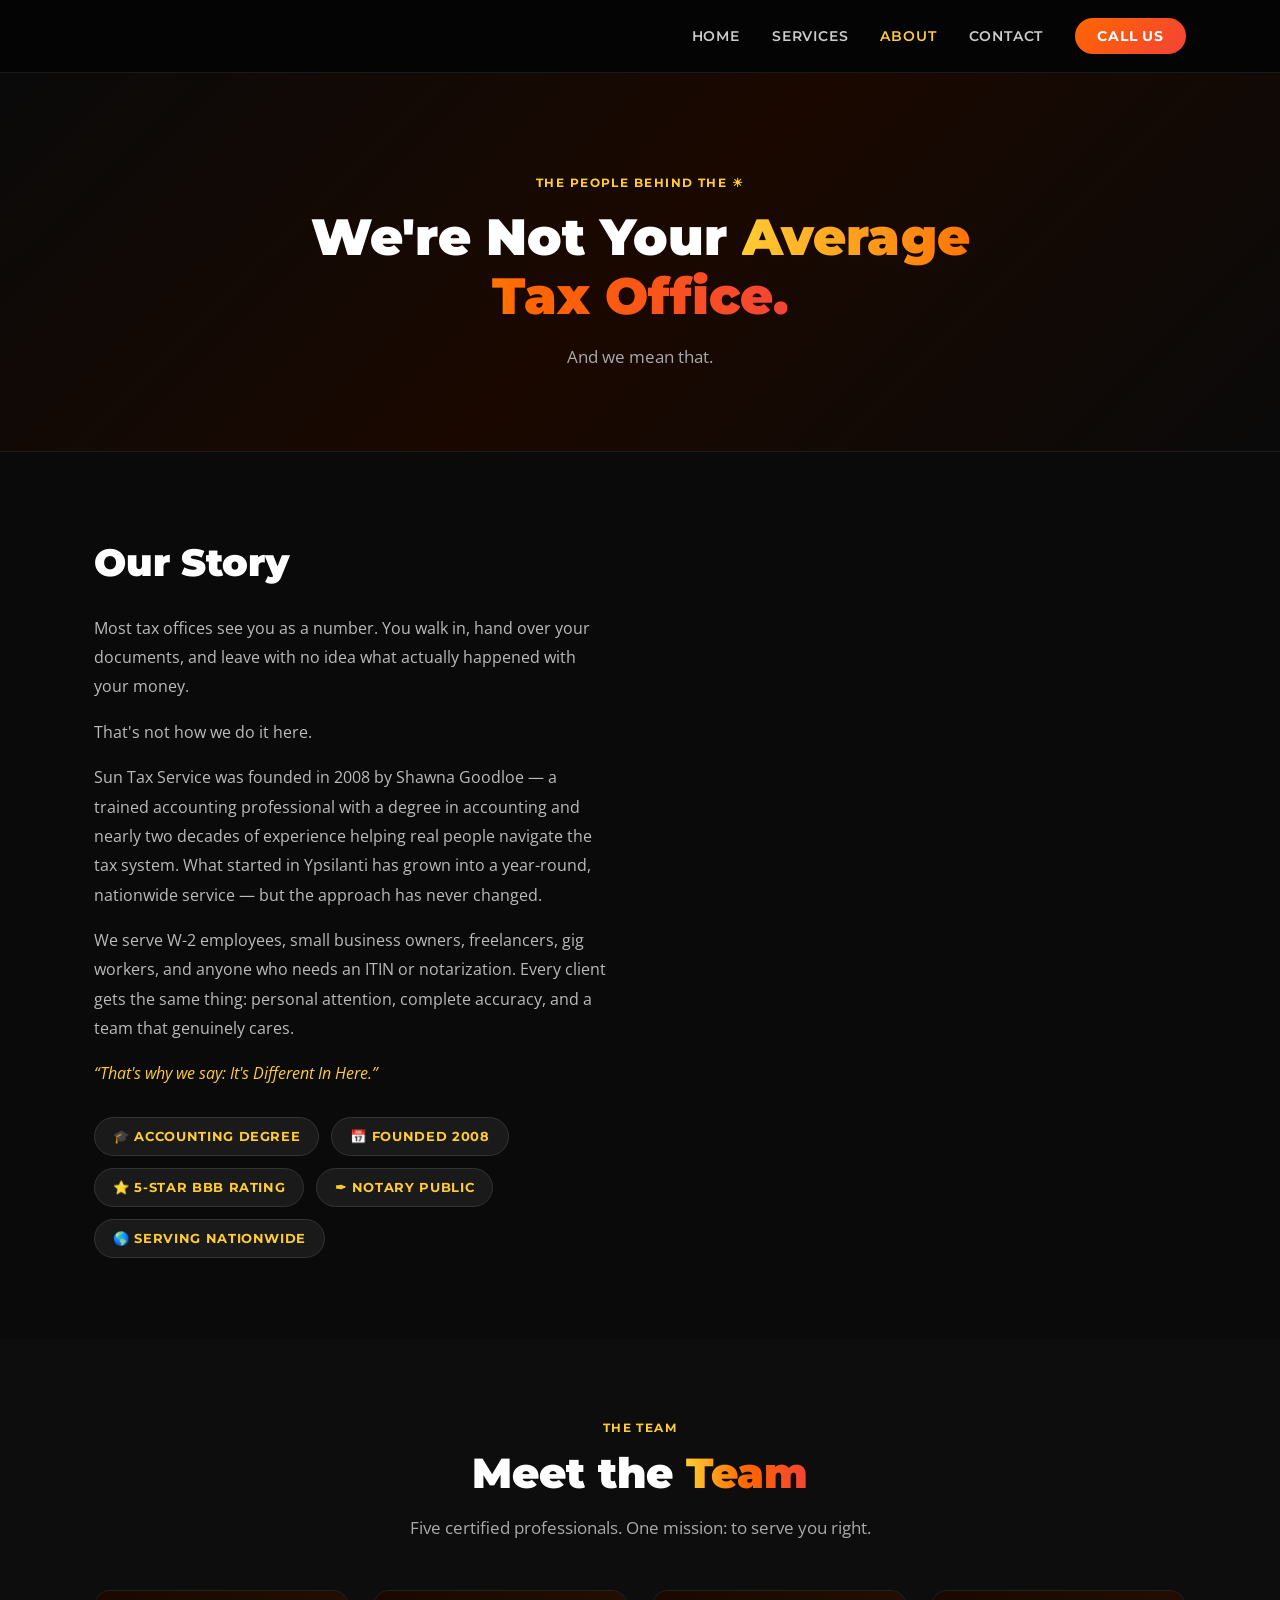
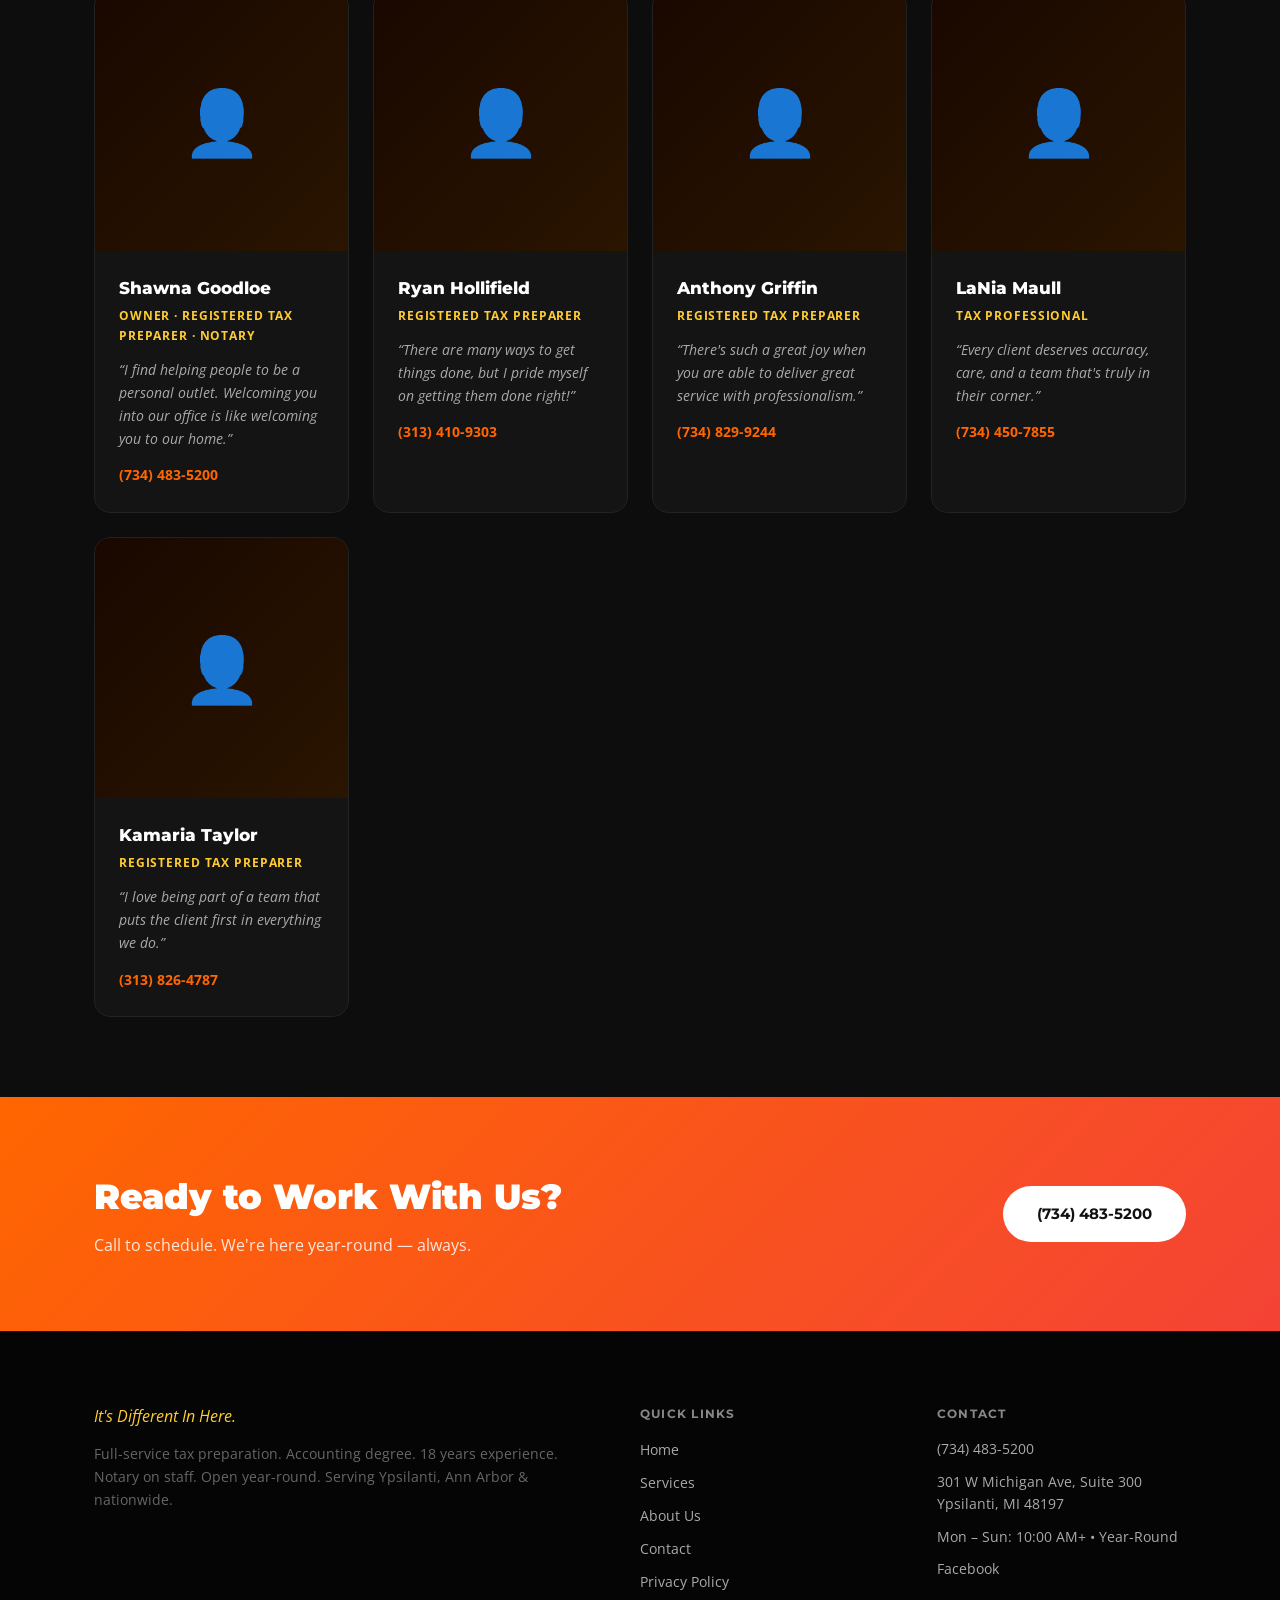
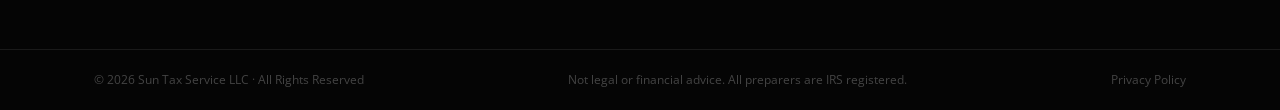
==== about.html @ 71747471 "Fix HTML encoding issues in about.html" ====
<!DOCTYPE html>
<html lang="en">
<head>
  <meta charset="UTF-8" />
  <meta name="viewport" content="width=device-width, initial-scale=1.0" />
  <title>About Us — Sun Tax Service</title>
  <meta name="description" content="Meet Shawna Goodloe and the Sun Tax Service team. 18 years experience, accounting degree, 5 certified tax professionals in Ypsilanti, MI." />
  <link rel="stylesheet" href="style.css" />
  <link rel="preconnect" href="https://fonts.googleapis.com" />
  <link href="https://fonts.googleapis.com/css2?family=Montserrat:wght@400;600;700;800;900&family=Open+Sans:wght@400;600&display=swap" rel="stylesheet" />
  <style>
    .story-section { padding:80px 0; background:#0a0a0a; }
    .story-inner { display:grid; grid-template-columns:1fr 1fr; gap:60px; align-items:center; }
    .story-text h2 { font-family:'Montserrat',sans-serif; font-size:clamp(1.8rem,3vw,2.4rem); font-weight:900; color:#fff; margin-bottom:20px; }
    .story-text p { color:#bbb; line-height:1.8; margin-bottom:16px; font-size:1.02rem; }
    .story-text p em { color:#FFCC33; font-style:italic; }
    .creds-list { display:flex; flex-wrap:wrap; gap:12px; margin-top:28px; }
    .cred-tag { background:#1a1a1a; border:1px solid #333; border-radius:50px; padding:8px 18px; color:#FFCC33; font-size:0.82rem; font-weight:700; font-family:'Montserrat',sans-serif; text-transform:uppercase; letter-spacing:0.05em; }
    .story-img-wrap { border-radius:20px; overflow:hidden; border:2px solid #222; }
    .story-img-wrap img { width:100%; height:520px; object-fit:cover; object-position:top; display:block; }
    .team-section { padding:80px 0; background:#0d0d0d; }
    .team-grid { display:grid; grid-template-columns:repeat(auto-fit,minmax(240px,1fr)); gap:24px; margin-top:48px; }
    .tc { background:#141414; border:1px solid #222; border-radius:16px; overflow:hidden; transition:transform 0.3s,border-color 0.3s; }
    .tc:hover { transform:translateY(-6px); border-color:#FFCC33; }
    .tc-photo { width:100%; height:260px; object-fit:cover; object-position:top; display:block; }
    .tc-placeholder { width:100%; height:260px; background:linear-gradient(135deg,#1a0800,#2a1500); display:flex; align-items:center; justify-content:center; font-size:4rem; }
    .tc-body { padding:24px; }
    .tc-name { font-family:'Montserrat',sans-serif; font-size:1.05rem; font-weight:800; color:#fff; margin-bottom:4px; }
    .tc-title { font-size:0.78rem; font-weight:700; color:#FFCC33; text-transform:uppercase; letter-spacing:0.07em; margin-bottom:12px; }
    .tc-quote { color:#aaa; font-size:0.88rem; line-height:1.65; font-style:italic; margin-bottom:12px; }
    .tc-phone { color:#FF6600; font-weight:700; font-size:0.9rem; text-decoration:none; }
    .tc-phone:hover { color:#FFCC33; }
    @media(max-width:768px){ .story-inner{grid-template-columns:1fr;} .story-img-wrap{display:none;} }
  </style>
</head>
<body>

  <nav class="nav">
    <div class="nav-inner">
      <a href="index.html" class="nav-logo"><img src="images/logo.png" alt="Sun Tax Service" onerror="this.style.display='none'" /></a>
      <button class="nav-toggle" aria-label="Open menu">&#9776;</button>
      <ul class="nav-links">
        <li><a href="index.html">Home</a></li>
        <li><a href="services.html">Services</a></li>
        <li><a href="about.html" class="active">About</a></li>
        <li><a href="contact.html">Contact</a></li>
        <li><a href="tel:7344835200" class="nav-cta">Call Us</a></li>
      </ul>
    </div>
  </nav>

  <section class="page-hero">
    <div class="page-hero-inner">
      <span class="hero-eyebrow">THE PEOPLE BEHIND THE &#9728;</span>
      <h1>We're Not Your <span class="grad-text">Average Tax Office.</span></h1>
      <p>And we mean that.</p>
    </div>
  </section>

  <section class="story-section fade-in">
    <div class="container story-inner">
      <div class="story-text">
        <h2>Our Story</h2>
        <p>Most tax offices see you as a number. You walk in, hand over your documents, and leave with no idea what actually happened with your money.</p>
        <p>That's not how we do it here.</p>
        <p>Sun Tax Service was founded in 2008 by Shawna Goodloe — a trained accounting professional with a degree in accounting and nearly two decades of experience helping real people navigate the tax system. What started in Ypsilanti has grown into a year-round, nationwide service — but the approach has never changed.</p>
        <p>We serve W-2 employees, small business owners, freelancers, gig workers, and anyone who needs an ITIN or notarization. Every client gets the same thing: personal attention, complete accuracy, and a team that genuinely cares.</p>
        <p><em>&ldquo;That's why we say: It's Different In Here.&rdquo;</em></p>
        <div class="creds-list">
          <span class="cred-tag">&#127891; Accounting Degree</span>
          <span class="cred-tag">&#128197; Founded 2008</span>
          <span class="cred-tag">&#11088; 5-Star BBB Rating</span>
          <span class="cred-tag">&#10002; Notary Public</span>
          <span class="cred-tag">&#127758; Serving Nationwide</span>
        </div>
      </div>
      <div class="story-img-wrap">
        <img src="images/shawna.jpg" alt="Shawna Goodloe, Owner" onerror="this.parentElement.style.display='none'" />
      </div>
    </div>
  </section>

  <section class="team-section fade-in">
    <div class="container">
      <span class="eyebrow-label">THE TEAM</span>
      <h2 class="section-title" style="color:#fff;">Meet the <span class="grad-text">Team</span></h2>
      <p class="section-sub" style="color:#aaa;">Five certified professionals. One mission: to serve you right.</p>
      <div class="team-grid">

        <div class="tc">
          <img src="images/shawna.jpg" alt="Shawna Goodloe" class="tc-photo" onerror="this.style.display='none';this.nextElementSibling.style.display='flex';" />
          <div class="tc-placeholder" style="display:none;">&#128100;</div>
          <div class="tc-body"><div class="tc-name">Shawna Goodloe</div><div class="tc-title">Owner &middot; Registered Tax Preparer &middot; Notary</div><p class="tc-quote">&ldquo;I find helping people to be a personal outlet. Welcoming you into our office is like welcoming you to our home.&rdquo;</p><a href="tel:7344835200" class="tc-phone">(734) 483-5200</a></div>
        </div>

        <div class="tc">
          <img src="images/ryan.jpg" alt="Ryan Hollifield" class="tc-photo" onerror="this.style.display='none';this.nextElementSibling.style.display='flex';" />
          <div class="tc-placeholder" style="display:none;">&#128100;</div>
          <div class="tc-body"><div class="tc-name">Ryan Hollifield</div><div class="tc-title">Registered Tax Preparer</div><p class="tc-quote">&ldquo;There are many ways to get things done, but I pride myself on getting them done right!&rdquo;</p><a href="tel:3134109303" class="tc-phone">(313) 410-9303</a></div>
        </div>

        <div class="tc">
          <img src="images/anthony.jpg" alt="Anthony Griffin" class="tc-photo" onerror="this.style.display='none';this.nextElementSibling.style.display='flex';" />
          <div class="tc-placeholder" style="display:none;">&#128100;</div>
          <div class="tc-body"><div class="tc-name">Anthony Griffin</div><div class="tc-title">Registered Tax Preparer</div><p class="tc-quote">&ldquo;There's such a great joy when you are able to deliver great service with professionalism.&rdquo;</p><a href="tel:7348299244" class="tc-phone">(734) 829-9244</a></div>
        </div>

        <div class="tc">
          <img src="images/lania.jpg" alt="LaNia Maull" class="tc-photo" onerror="this.style.display='none';this.nextElementSibling.style.display='flex';" />
          <div class="tc-placeholder" style="display:none;">&#128100;</div>
          <div class="tc-body"><div class="tc-name">LaNia Maull</div><div class="tc-title">Tax Professional</div><p class="tc-quote">&ldquo;Every client deserves accuracy, care, and a team that's truly in their corner.&rdquo;</p><a href="tel:7344507855" class="tc-phone">(734) 450-7855</a></div>
        </div>

        <div class="tc">
          <img src="images/kamaria.jpg" alt="Kamaria Taylor" class="tc-photo" onerror="this.style.display='none';this.nextElementSibling.style.display='flex';" />
          <div class="tc-placeholder" style="display:none;">&#128100;</div>
          <div class="tc-body"><div class="tc-name">Kamaria Taylor</div><div class="tc-title">Registered Tax Preparer</div><p class="tc-quote">&ldquo;I love being part of a team that puts the client first in everything we do.&rdquo;</p><a href="tel:3138264787" class="tc-phone">(313) 826-4787</a></div>
        </div>

      </div>
    </div>
  </section>

  <section class="cta-band fade-in">
    <div class="container cta-band-inner">
      <div><h2>Ready to Work With Us?</h2><p>Call to schedule. We're here year-round — always.</p></div>
      <a href="tel:7344835200" class="btn btn-white">(734) 483-5200</a>
    </div>
  </section>

  <footer class="footer">
    <div class="container footer-inner">
      <div class="footer-logo"><img src="images/logo.png" alt="Sun Tax Service" onerror="this.style.display='none'" /><p class="footer-tagline"><em>It's Different In Here.</em></p><p class="footer-desc">Full-service tax preparation. Accounting degree. 18 years experience. Notary on staff. Open year-round. Serving Ypsilanti, Ann Arbor &amp; nationwide.</p></div>
      <div class="footer-nav"><strong>Quick Links</strong><a href="index.html">Home</a><a href="services.html">Services</a><a href="about.html">About Us</a><a href="contact.html">Contact</a><a href="privacy.html">Privacy Policy</a></div>
      <div class="footer-contact-info"><strong>Contact</strong><a href="tel:7344835200">(734) 483-5200</a><span>301 W Michigan Ave, Suite 300<br />Ypsilanti, MI 48197</span><span>Mon &ndash; Sun: 10:00 AM+ &bull; Year-Round</span><a href="https://facebook.com/SunTaxService" target="_blank" rel="noopener">Facebook</a></div>
    </div>
    <div class="footer-bottom"><div class="container footer-bottom-inner"><span>&copy; 2026 Sun Tax Service LLC &middot; All Rights Reserved</span><span>Not legal or financial advice. All preparers are IRS registered.</span><a href="privacy.html">Privacy Policy</a></div></div>
  </footer>

  <script>
    const toggle = document.querySelector('.nav-toggle');
    const navLinks = document.querySelector('.nav-links');
    if (toggle) toggle.addEventListener('click', () => navLinks.classList.toggle('open'));
    const observer = new IntersectionObserver(entries => entries.forEach(e => { if(e.isIntersecting) e.target.classList.add('visible'); }), { threshold:0.1 });
    document.querySelectorAll('.fade-in').forEach(el => observer.observe(el));
  </script>
</body>
</html>
---- style.css ----
/* Sun Tax Service — style.css — Complete Stylesheet */

/* === RESET === */
*, *::before, *::after { box-sizing: border-box; margin: 0; padding: 0; }
html { scroll-behavior: smooth; }
body { font-family: 'Open Sans', sans-serif; background: #0a0a0a; color: #fff; line-height: 1.6; }
img { max-width: 100%; display: block; }
a { color: inherit; text-decoration: none; }

/* === UTILITIES === */
.container { max-width: 1140px; margin: 0 auto; padding: 0 24px; }
.grad-text { background: linear-gradient(90deg,#FFCC33,#FF6600,#F44336); -webkit-background-clip: text; -webkit-text-fill-color: transparent; background-clip: text; }
.section-title { font-family:'Montserrat',sans-serif; font-size: clamp(1.8rem,3.5vw,2.6rem); font-weight:900; color:#111; text-align:center; margin-bottom:16px; line-height:1.2; }
.section-sub { text-align:center; color:#555; font-size:1.05rem; margin-bottom:48px; max-width:640px; margin-left:auto; margin-right:auto; }
.eyebrow-label { font-family:'Montserrat',sans-serif; font-size:0.75rem; font-weight:700; color:#FFCC33; text-transform:uppercase; letter-spacing:0.12em; text-align:center; margin-bottom:12px; display:block; }
.center-btn { text-align:center; margin-top:40px; }

/* === FADE IN === */
.fade-in { opacity:0; transform:translateY(28px); transition:opacity 0.7s ease,transform 0.7s ease; }
.fade-in.visible { opacity:1; transform:translateY(0); }

/* === BUTTONS === */
.btn { display:inline-block; padding:14px 32px; border-radius:50px; font-family:'Montserrat',sans-serif; font-weight:700; font-size:0.95rem; text-decoration:none; transition:transform 0.2s,box-shadow 0.2s; cursor:pointer; border:2px solid transparent; }
.btn:hover { transform:translateY(-2px); box-shadow:0 8px 24px rgba(0,0,0,0.25); }
.btn-primary { background:linear-gradient(135deg,#FF6600,#F44336); color:#fff; }
.btn-outline { background:transparent; border-color:#FFCC33; color:#FFCC33; }
.btn-outline:hover { background:#FFCC33; color:#000; }
.btn-white { background:#fff; color:#111; }
.btn-white:hover { background:#FFCC33; }

/* === TOP BAR === */
.top-bar { background:linear-gradient(90deg,#FF6600,#F44336); color:#fff; text-align:center; padding:10px 16px; font-family:'Montserrat',sans-serif; font-size:0.78rem; font-weight:700; letter-spacing:0.06em; position:relative; z-index:200; }

/* === NAV === */
.nav { background:rgba(5,5,5,0.97); backdrop-filter:blur(12px); position:sticky; top:0; z-index:100; border-bottom:1px solid #1a1a1a; }
.nav-inner { max-width:1140px; margin:0 auto; padding:0 24px; display:flex; align-items:center; justify-content:space-between; height:72px; }
.nav-logo img { height:52px; width:auto; object-fit:contain; }
.nav-links { list-style:none; display:flex; align-items:center; gap:32px; }
.nav-links a { font-family:'Montserrat',sans-serif; font-size:0.85rem; font-weight:600; color:#ccc; text-transform:uppercase; letter-spacing:0.06em; transition:color 0.2s; }
.nav-links a:hover,.nav-links a.active { color:#FFCC33; }
.nav-cta { background:linear-gradient(135deg,#FF6600,#F44336) !important; color:#fff !important; padding:10px 22px !important; border-radius:50px; font-weight:700 !important; }
.nav-toggle { display:none; background:none; border:none; color:#fff; font-size:1.5rem; cursor:pointer; padding:4px; }

/* === HERO === */
.hero { position:relative; min-height:92vh; display:flex; align-items:center; background:#080808; overflow:hidden; }
.hero-bg-glow { position:absolute; top:-20%; right:-10%; width:700px; height:700px; background:radial-gradient(circle,rgba(255,102,0,0.18) 0%,transparent 70%); pointer-events:none; z-index:0; }
.hero-inner { position:relative; z-index:1; max-width:1140px; margin:0 auto; padding:80px 24px; display:grid; grid-template-columns:1fr 1fr; gap:60px; align-items:center; width:100%; }
.hero-eyebrow { font-family:'Montserrat',sans-serif; font-size:0.78rem; font-weight:700; color:#FFCC33; text-transform:uppercase; letter-spacing:0.12em; margin-bottom:20px; display:block; }
.hero-headline { font-family:'Montserrat',sans-serif; font-size:clamp(2.8rem,6vw,5rem); font-weight:900; line-height:1.05; margin-bottom:24px; color:#fff; }
.hero-sub { color:#bbb; font-size:1.08rem; line-height:1.75; margin-bottom:32px; max-width:520px; }
.hero-ctas { display:flex; gap:16px; flex-wrap:wrap; margin-bottom:28px; }
.hero-badges { display:flex; flex-wrap:wrap; gap:10px; }
.badge { background:rgba(255,255,255,0.06); border:1px solid rgba(255,255,255,0.12); border-radius:50px; padding:6px 16px; font-size:0.8rem; font-family:'Montserrat',sans-serif; font-weight:600; color:#ddd; }
.hero-img img { width:100%; max-height:580px; object-fit:cover; object-position:top; border-radius:20px; border:2px solid #222; }

/* === STATS BAND === */
.stats-band { background:#111; border-top:1px solid #1e1e1e; border-bottom:1px solid #1e1e1e; padding:44px 0; }
.stats-inner { display:flex; justify-content:space-around; flex-wrap:wrap; gap:32px; }
.stat-item { text-align:center; }
.stat-num { font-family:'Montserrat',sans-serif; font-size:clamp(2rem,4vw,3rem); font-weight:900; display:block; margin-bottom:6px; }
.stat-label { font-size:0.82rem; color:#888; text-transform:uppercase; letter-spacing:0.08em; font-family:'Montserrat',sans-serif; font-weight:600; }

/* === WHY US === */
.why-us { padding:100px 0; background:#fff; }
.why-us .section-title { color:#111; }
.why-us .section-sub { color:#555; }
.why-grid { display:grid; grid-template-columns:repeat(auto-fit,minmax(220px,1fr)); gap:28px; margin-top:56px; }
.why-card { background:#f9f9f9; border:1px solid #eee; border-radius:16px; padding:36px 28px; text-align:center; transition:transform 0.3s,box-shadow 0.3s; }
.why-card:hover { transform:translateY(-6px); box-shadow:0 16px 48px rgba(0,0,0,0.1); }
.why-icon { font-size:2.2rem; margin-bottom:16px; }
.why-card h3 { font-family:'Montserrat',sans-serif; font-size:0.95rem; font-weight:800; color:#111; text-transform:uppercase; letter-spacing:0.05em; margin-bottom:10px; }
.why-card p { color:#666; font-size:0.92rem; line-height:1.65; }

/* === SERVICES SECTION === */
.services-section { padding:100px 0; background:#0a0a0a; }
.services-section .section-title { color:#fff; }
.services-section .section-sub { color:#aaa; }
.services-grid { display:grid; grid-template-columns:repeat(auto-fit,minmax(300px,1fr)); gap:24px; }
.service-card { background:#141414; border:1px solid #222; border-radius:16px; padding:36px 28px; transition:border-color 0.3s,transform 0.3s; }
.service-card:hover { border-color:#FFCC33; transform:translateY(-4px); }
.service-icon { font-size:2.2rem; margin-bottom:16px; }
.service-card h3 { font-family:'Montserrat',sans-serif; font-size:0.95rem; font-weight:800; color:#fff; text-transform:uppercase; letter-spacing:0.05em; margin-bottom:10px; }
.service-card p { color:#aaa; font-size:0.92rem; line-height:1.65; margin-bottom:16px; }
.learn-more { color:#FFCC33; font-weight:700; font-size:0.9rem; transition:color 0.2s; }
.learn-more:hover { color:#FF6600; }

/* === TAX ADVANCES BAND === */
.advances-band { background:#b71c1c; padding:64px 0; }
.advances-inner { display:flex; align-items:center; justify-content:space-between; gap:32px; flex-wrap:wrap; }
.advances-inner h2 { font-family:'Montserrat',sans-serif; font-size:clamp(1.6rem,3vw,2.2rem); font-weight:900; color:#fff; margin-bottom:8px; }
.advances-inner p { color:rgba(255,255,255,0.85); font-size:1rem; }

/* === REVIEWS + MARQUEE === */
.reviews-section { padding:100px 0 60px; background:#fff; overflow:hidden; }
.reviews-section .section-title { color:#111; }
.reviews-section .section-sub { color:#555; }
.marquee-wrapper { overflow:hidden; margin-top:48px; }
.marquee-track { display:flex; gap:24px; animation:marquee 40s linear infinite; width:max-content; }
.marquee-wrapper:hover .marquee-track { animation-play-state:paused; }
@keyframes marquee { from { transform:translateX(0); } to { transform:translateX(-50%); } }
.review-card { background:#fff; border:1px solid #eee; border-radius:16px; padding:28px; width:300px; flex-shrink:0; box-shadow:0 4px 20px rgba(0,0,0,0.06); }
.review-stars { color:#FFCC33; font-size:1.05rem; margin-bottom:12px; letter-spacing:2px; }
.review-text { color:#333; font-size:0.9rem; line-height:1.7; margin-bottom:16px; font-style:italic; }
.review-author { font-family:'Montserrat',sans-serif; font-size:0.76rem; font-weight:700; color:#999; text-transform:uppercase; letter-spacing:0.06em; }

/* === FOUNDER SECTION === */
.founder-section { padding:100px 0; background:#0d0d0d; }
.founder-inner { display:grid; grid-template-columns:1fr 1fr; gap:72px; align-items:center; }
.founder-img-wrap { border-radius:20px; overflow:hidden; border:2px solid #222; }
.founder-img-wrap img { width:100%; height:540px; object-fit:cover; object-position:top; display:block; }
.founder-text h2 { font-family:'Montserrat',sans-serif; font-size:clamp(1.8rem,3vw,2.6rem); font-weight:900; color:#fff; margin-bottom:20px; line-height:1.2; }
.founder-text p { color:#bbb; line-height:1.8; margin-bottom:16px; font-size:1.02rem; }
.founder-creds { color:#FFCC33 !important; font-size:0.9rem !important; margin-bottom:28px !important; }
.founder-ctas { display:flex; gap:16px; flex-wrap:wrap; }

/* === CONTACT BAND (home bottom) === */
.contact-band { background:#080808; padding:80px 0; text-align:center; }
.contact-band h2 { font-family:'Montserrat',sans-serif; font-size:clamp(1.8rem,3vw,2.6rem); font-weight:900; color:#fff; margin-bottom:12px; }
.contact-band > .container > p { color:#aaa; font-size:1.05rem; margin-bottom:40px; }
.cb-details { display:flex; flex-wrap:wrap; justify-content:center; gap:40px; margin-bottom:40px; }
.cb-item { display:flex; align-items:flex-start; gap:14px; text-align:left; }
.cb-icon { font-size:1.6rem; line-height:1.2; flex-shrink:0; }
.cb-item strong { display:block; color:#FFCC33; font-family:'Montserrat',sans-serif; font-size:0.78rem; text-transform:uppercase; letter-spacing:0.08em; margin-bottom:4px; }
.cb-item a,.cb-item span { color:#ddd; font-size:0.95rem; line-height:1.6; text-decoration:none; display:block; }
.cb-item a:hover { color:#FFCC33; }

/* === CTA BAND (inner pages) === */
.cta-band { background:linear-gradient(135deg,#FF6600,#F44336); padding:72px 0; }
.cta-band-inner { display:flex; align-items:center; justify-content:space-between; gap:32px; flex-wrap:wrap; }
.cta-band h2 { font-family:'Montserrat',sans-serif; font-size:clamp(1.6rem,3vw,2.2rem); font-weight:900; color:#fff; margin-bottom:8px; }
.cta-band p { color:rgba(255,255,255,0.85); font-size:1rem; }

/* === PAGE HERO (inner pages) === */
.page-hero { background:linear-gradient(135deg,#0a0a0a 0%,#1a0800 50%,#0a0a0a 100%); padding:100px 0 80px; text-align:center; border-bottom:1px solid #1a1a1a; }
.page-hero-inner { max-width:720px; margin:0 auto; padding:0 24px; }
.page-hero h1 { font-family:'Montserrat',sans-serif; font-size:clamp(2rem,5vw,3.2rem); font-weight:900; color:#fff; margin-bottom:16px; line-height:1.15; }
.page-hero p { color:#aaa; font-size:1.05rem; line-height:1.75; }
.page-hero .hero-eyebrow { font-family:'Montserrat',sans-serif; font-size:0.75rem; font-weight:700; color:#FFCC33; text-transform:uppercase; letter-spacing:0.12em; margin-bottom:16px; display:block; }

/* === PRIVACY PAGE === */
.privacy-content { padding:80px 0; background:#0a0a0a; }
.privacy-content .prose { max-width:760px; margin:0 auto; }
.privacy-content h2 { font-family:'Montserrat',sans-serif; font-size:1.2rem; font-weight:800; color:#FFCC33; text-transform:uppercase; letter-spacing:0.05em; margin:40px 0 14px; }
.privacy-content p { color:#bbb; line-height:1.8; margin-bottom:16px; font-size:0.98rem; }
.privacy-content ul { color:#bbb; padding-left:22px; line-height:1.9; margin-bottom:16px; }

/* === FOOTER === */
.footer { background:#050505; border-top:1px solid #1a1a1a; padding-top:72px; }
.footer-inner { display:grid; grid-template-columns:2fr 1fr 1fr; gap:48px; padding-bottom:56px; }
.footer-logo img { height:60px; width:auto; object-fit:contain; margin-bottom:16px; }
.footer-tagline { color:#FFCC33; font-style:italic; font-size:1rem; margin-bottom:12px; }
.footer-desc { color:#666; font-size:0.85rem; line-height:1.7; }
.footer-nav,.footer-contact-info { display:flex; flex-direction:column; gap:10px; }
.footer-nav strong,.footer-contact-info strong { font-family:'Montserrat',sans-serif; font-size:0.78rem; text-transform:uppercase; letter-spacing:0.1em; color:#888; margin-bottom:4px; display:block; }
.footer-nav a { color:#aaa; font-size:0.9rem; transition:color 0.2s; }
.footer-nav a:hover { color:#FFCC33; }
.footer-contact-info a,.footer-contact-info span { color:#aaa; font-size:0.88rem; line-height:1.6; display:block; }
.footer-contact-info a:hover { color:#FFCC33; }
.footer-bottom { border-top:1px solid #1a1a1a; padding:20px 0; }
.footer-bottom-inner { display:flex; justify-content:space-between; flex-wrap:wrap; gap:12px; }
.footer-bottom-inner span,.footer-bottom-inner a { color:#444; font-size:0.78rem; }
.footer-bottom-inner a:hover { color:#FFCC33; }

/* === RESPONSIVE === */
@media (max-width:900px) {
  .hero-inner { grid-template-columns:1fr; }
  .hero-img { display:none; }
  .founder-inner { grid-template-columns:1fr; }
  .founder-img-wrap { display:none; }
  .footer-inner { grid-template-columns:1fr 1fr; }
  .advances-inner,.cta-band-inner { flex-direction:column; text-align:center; }
}
@media (max-width:600px) {
  .nav-links { display:none; flex-direction:column; position:absolute; top:72px; left:0; right:0; background:#0a0a0a; padding:20px 24px; border-bottom:1px solid #222; gap:16px; z-index:99; }
  .nav-links.open { display:flex; }
  .nav-toggle { display:block; }
  .footer-inner { grid-template-columns:1fr; }
  .footer-bottom-inner { flex-direction:column; align-items:center; text-align:center; }
  .stats-inner { gap:24px; }
}
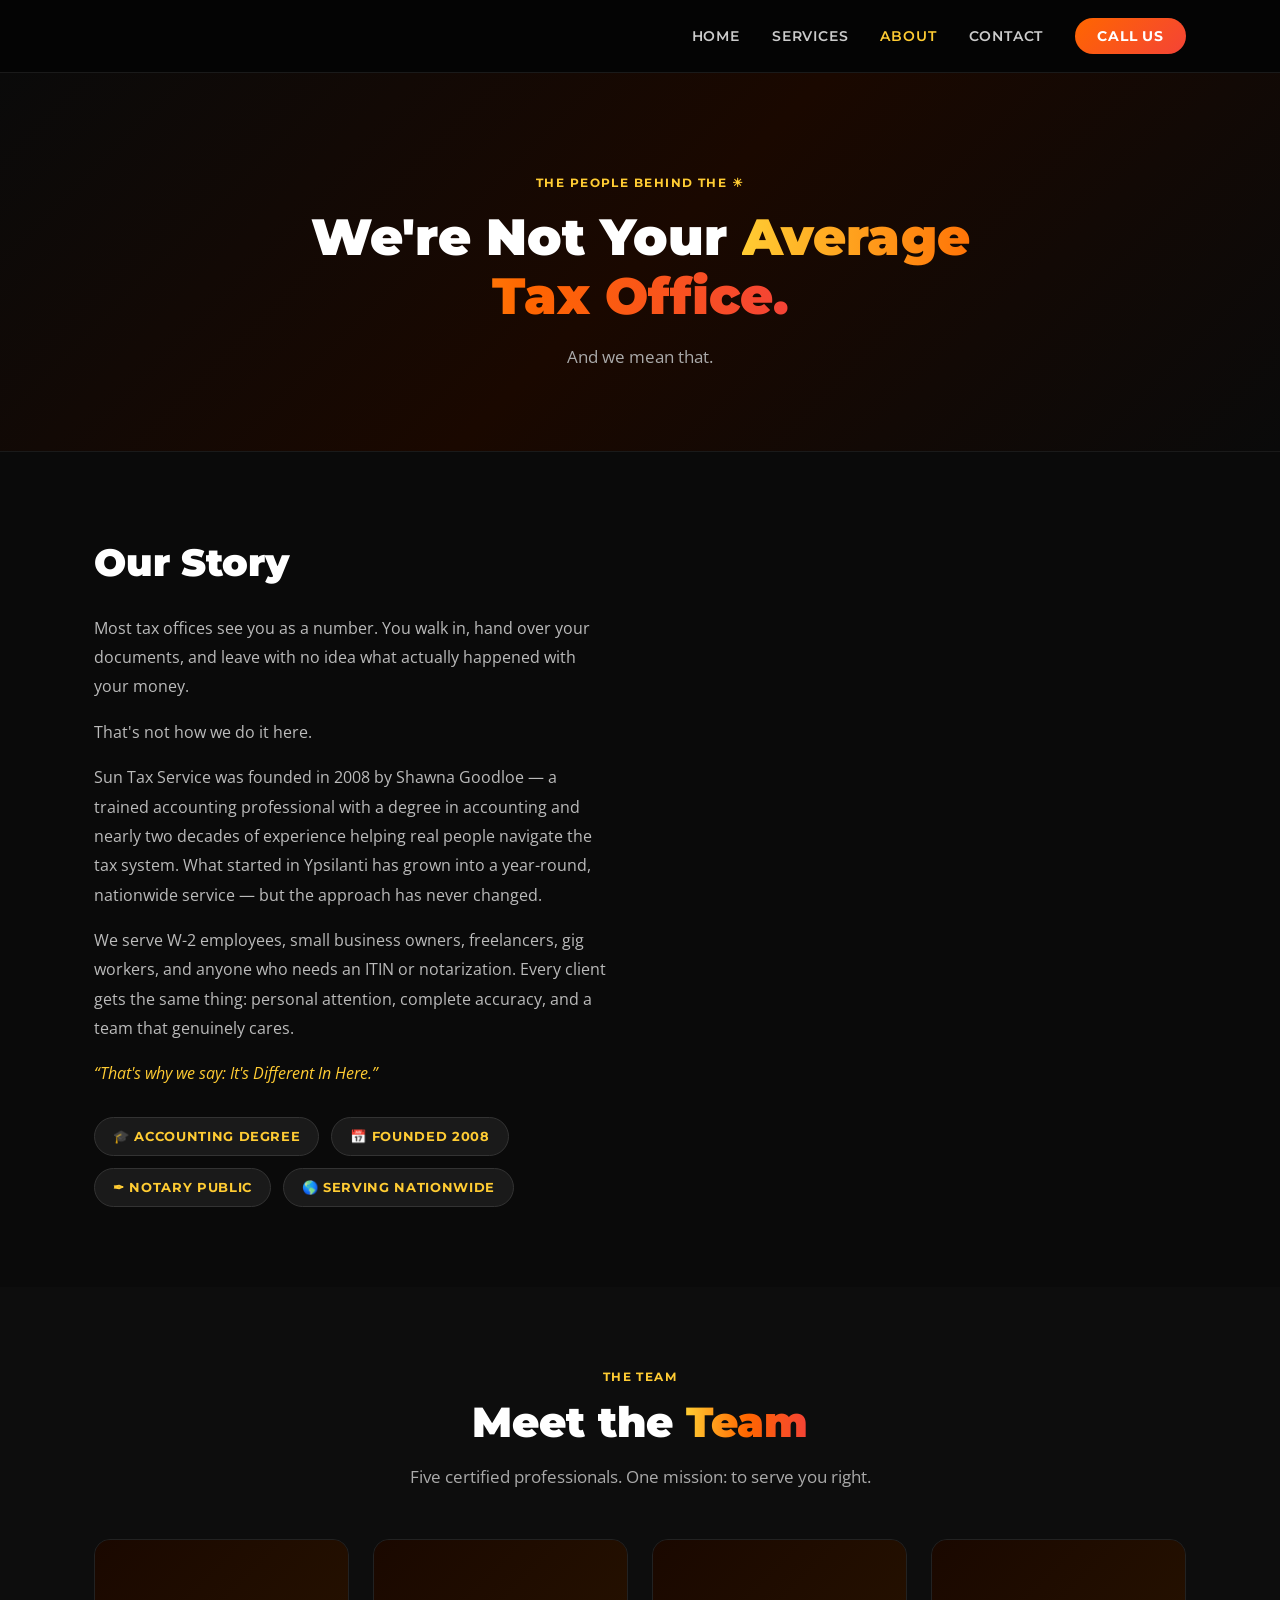
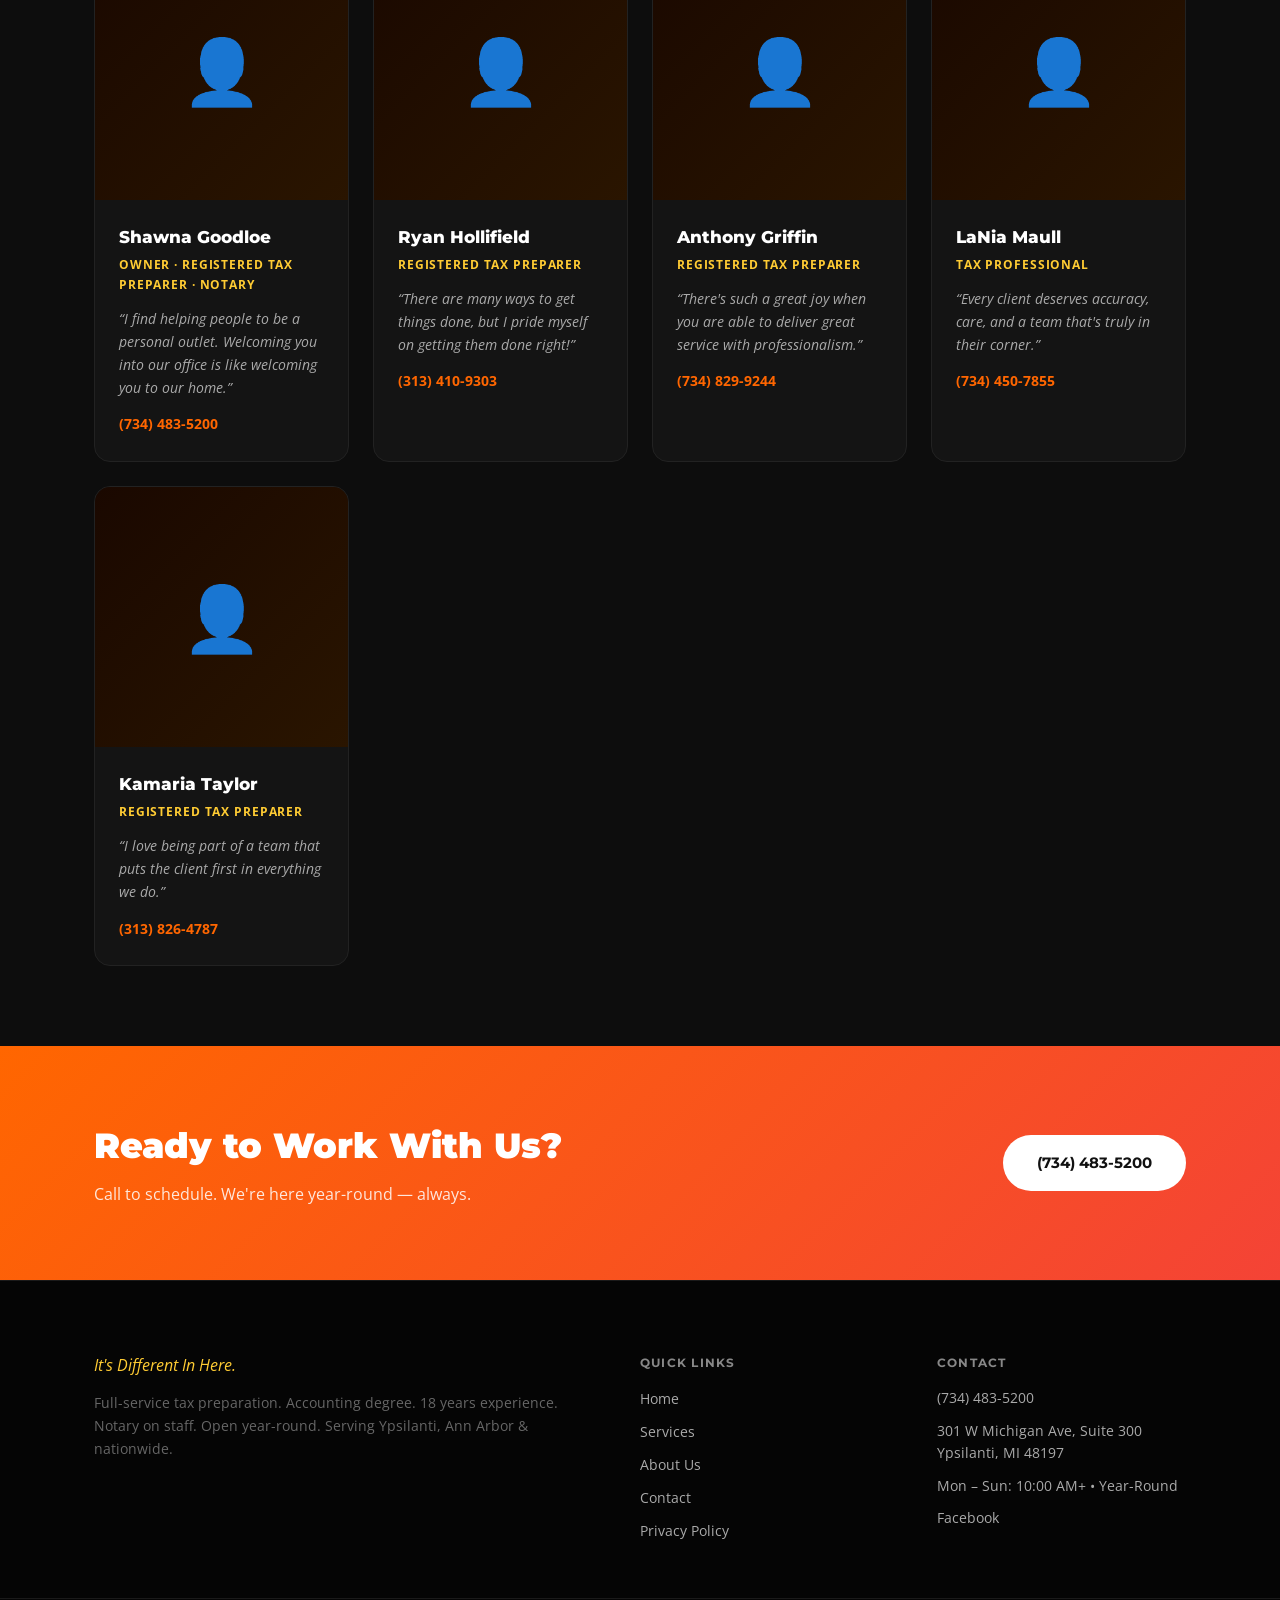
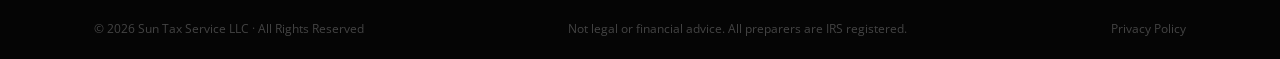
==== commit 89895099: "Update about.html" ====
--- a/about.html
+++ b/about.html
@@ -69,7 +69,6 @@
         <div class="creds-list">
           <span class="cred-tag">&#127891; Accounting Degree</span>
           <span class="cred-tag">&#128197; Founded 2008</span>
-          <span class="cred-tag">&#11088; 5-Star BBB Rating</span>
           <span class="cred-tag">&#10002; Notary Public</span>
           <span class="cred-tag">&#127758; Serving Nationwide</span>
         </div>
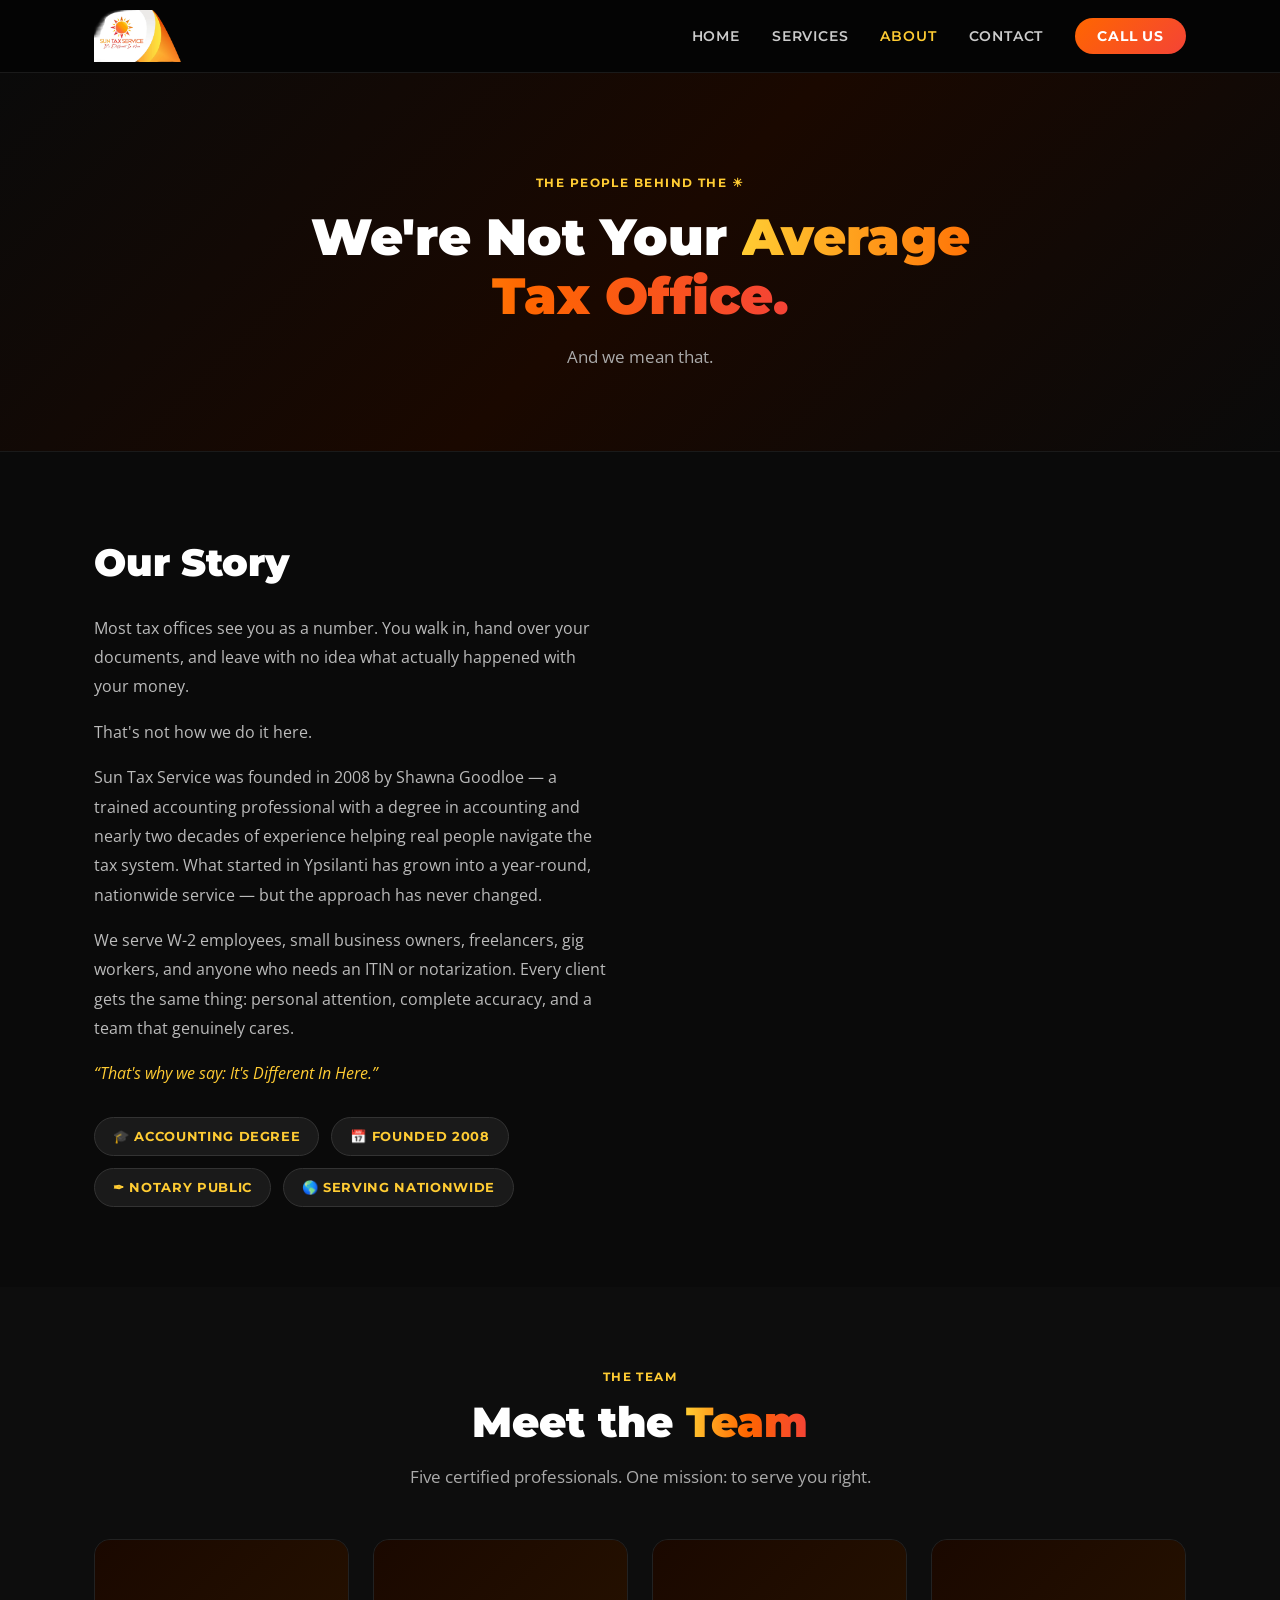
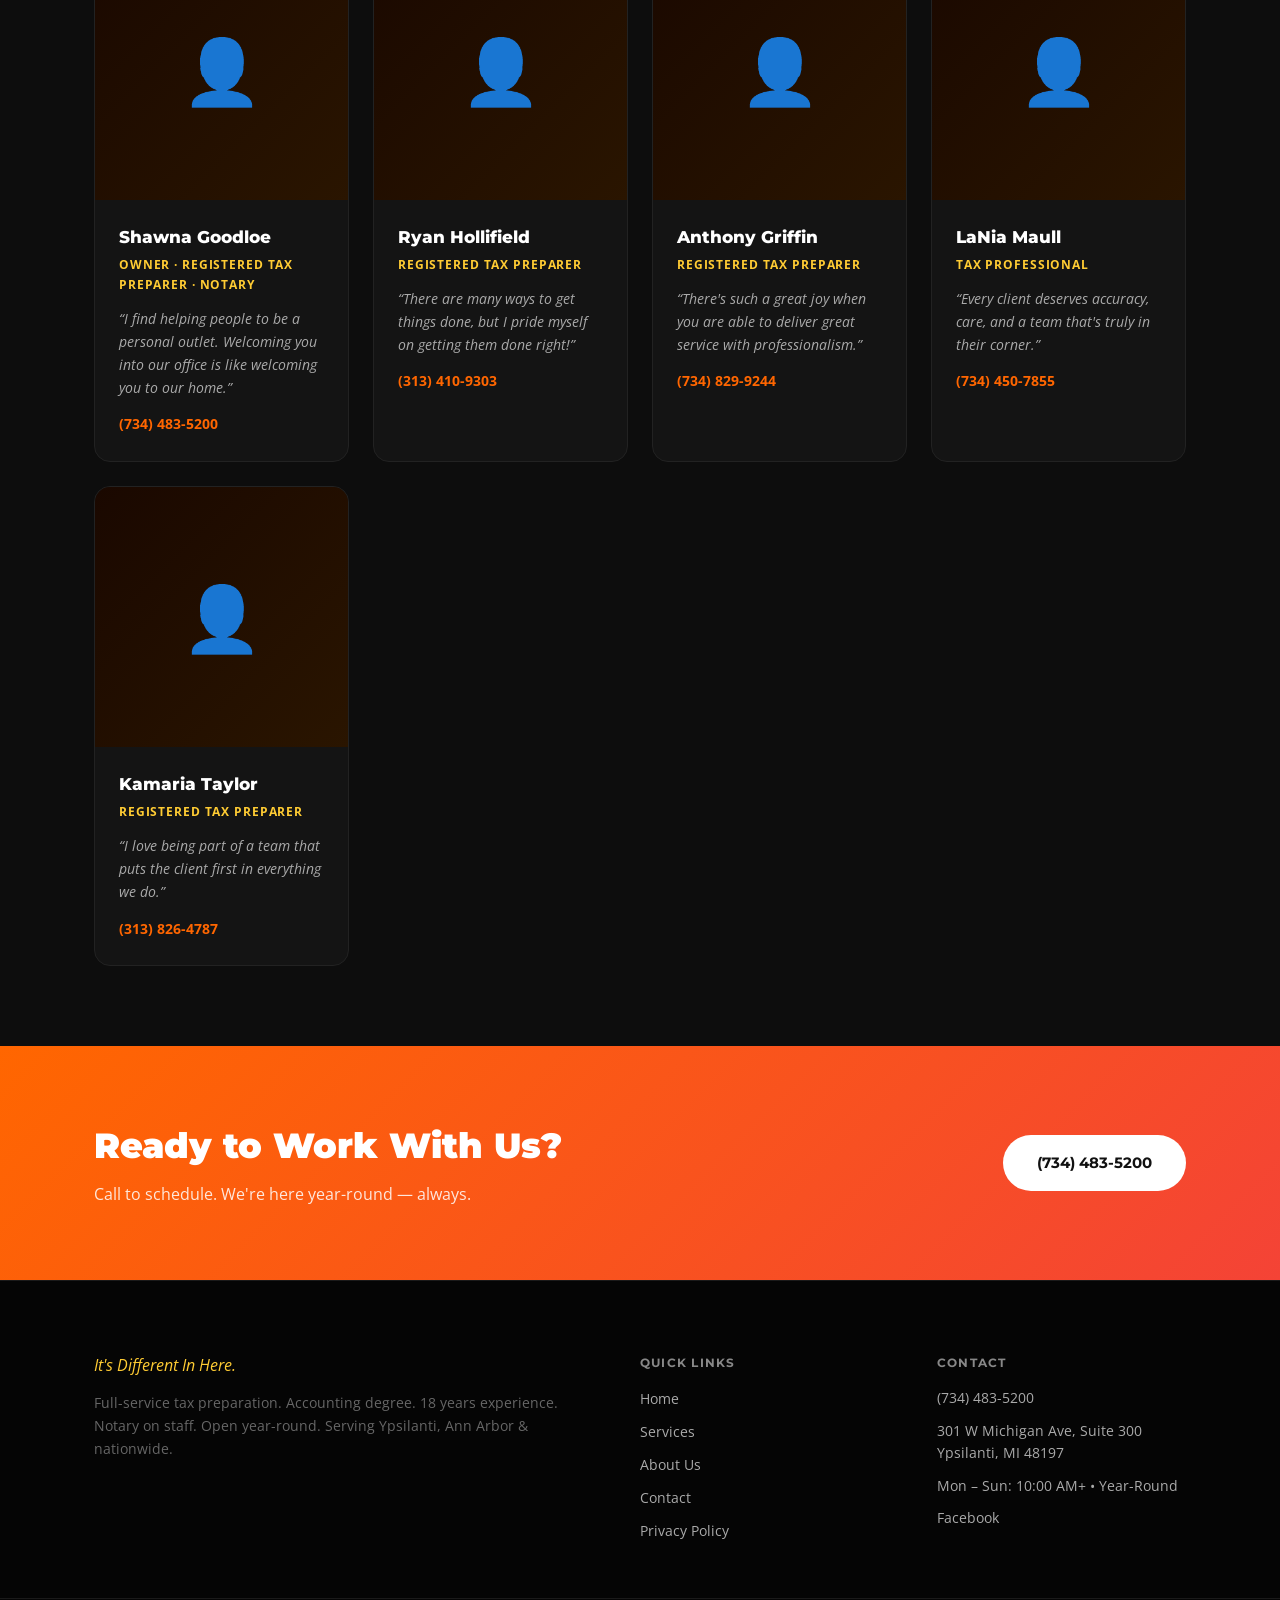
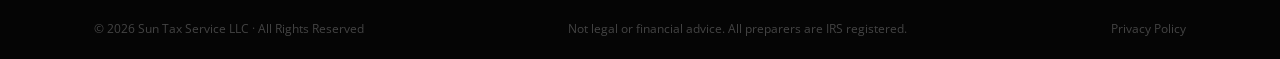
==== commit 73479d57: "Fix HTML encoding issues in about.html" ====
--- a/about.html
+++ b/about.html
@@ -37,7 +37,7 @@
 
   <nav class="nav">
     <div class="nav-inner">
-      <a href="index.html" class="nav-logo"><img src="images/logo.png" alt="Sun Tax Service" onerror="this.style.display='none'" /></a>
+      <a href="index.html" class="nav-logo"><img src="Images/logo.png" alt="Sun Tax Service" onerror="this.style.display='none'" /></a>
       <button class="nav-toggle" aria-label="Open menu">&#9776;</button>
       <ul class="nav-links">
         <li><a href="index.html">Home</a></li>
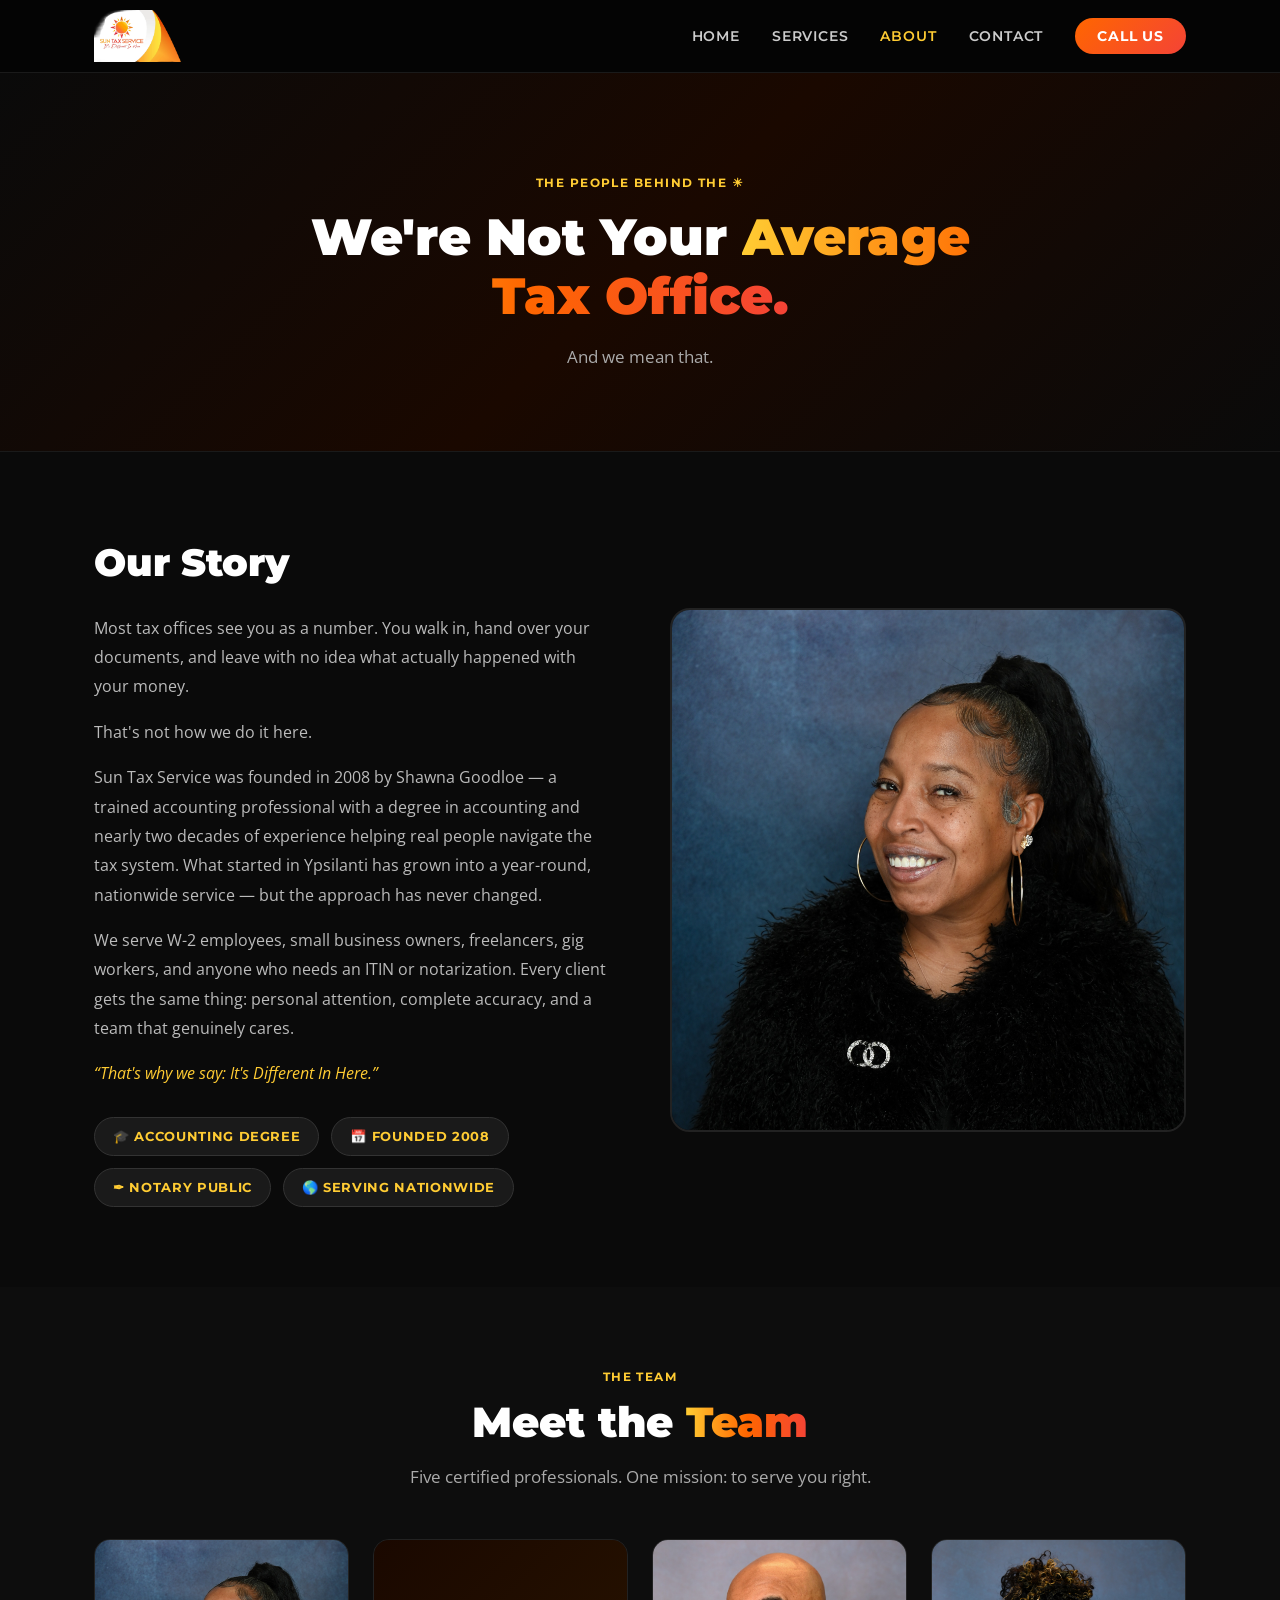
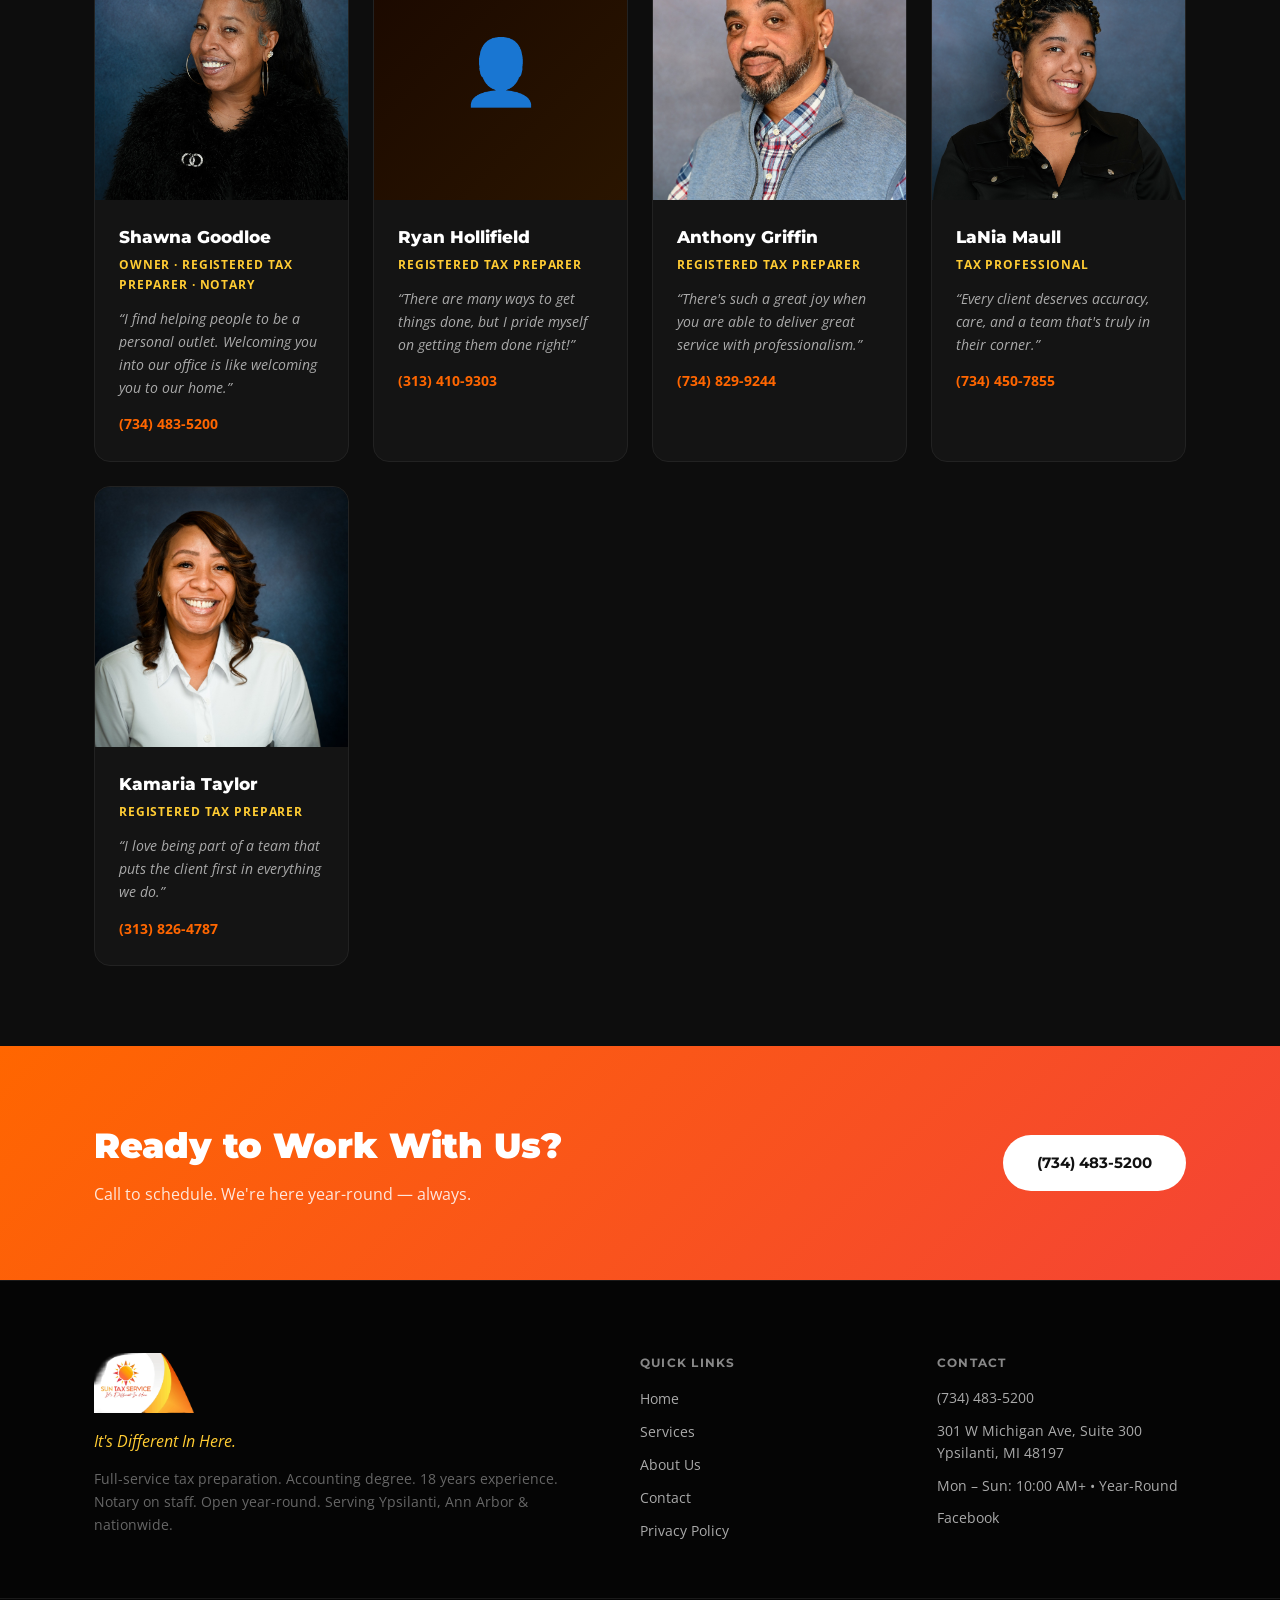
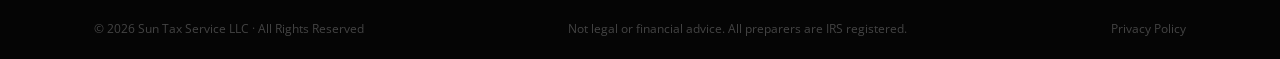
==== commit e2841920: "Update about.html" ====
--- a/about.html
+++ b/about.html
@@ -74,7 +74,7 @@
         </div>
       </div>
       <div class="story-img-wrap">
-        <img src="images/shawna.jpg" alt="Shawna Goodloe, Owner" onerror="this.parentElement.style.display='none'" />
+        <img src="Images/shawna.jpg" alt="Shawna Goodloe, Owner" onerror="this.parentElement.style.display='none'" />
       </div>
     </div>
   </section>
@@ -87,7 +87,7 @@
       <div class="team-grid">
 
         <div class="tc">
-          <img src="images/shawna.jpg" alt="Shawna Goodloe" class="tc-photo" onerror="this.style.display='none';this.nextElementSibling.style.display='flex';" />
+          <img src="Images/shawna.jpg" alt="Shawna Goodloe" class="tc-photo" onerror="this.style.display='none';this.nextElementSibling.style.display='flex';" />
           <div class="tc-placeholder" style="display:none;">&#128100;</div>
           <div class="tc-body"><div class="tc-name">Shawna Goodloe</div><div class="tc-title">Owner &middot; Registered Tax Preparer &middot; Notary</div><p class="tc-quote">&ldquo;I find helping people to be a personal outlet. Welcoming you into our office is like welcoming you to our home.&rdquo;</p><a href="tel:7344835200" class="tc-phone">(734) 483-5200</a></div>
         </div>
@@ -99,19 +99,19 @@
         </div>
 
         <div class="tc">
-          <img src="images/anthony.jpg" alt="Anthony Griffin" class="tc-photo" onerror="this.style.display='none';this.nextElementSibling.style.display='flex';" />
+          <img src="Images/anthony.jpg" alt="Anthony Griffin" class="tc-photo" onerror="this.style.display='none';this.nextElementSibling.style.display='flex';" />
           <div class="tc-placeholder" style="display:none;">&#128100;</div>
           <div class="tc-body"><div class="tc-name">Anthony Griffin</div><div class="tc-title">Registered Tax Preparer</div><p class="tc-quote">&ldquo;There's such a great joy when you are able to deliver great service with professionalism.&rdquo;</p><a href="tel:7348299244" class="tc-phone">(734) 829-9244</a></div>
         </div>
 
         <div class="tc">
-          <img src="images/lania.jpg" alt="LaNia Maull" class="tc-photo" onerror="this.style.display='none';this.nextElementSibling.style.display='flex';" />
+          <img src="Images/lania.jpg" alt="LaNia Maull" class="tc-photo" onerror="this.style.display='none';this.nextElementSibling.style.display='flex';" />
           <div class="tc-placeholder" style="display:none;">&#128100;</div>
           <div class="tc-body"><div class="tc-name">LaNia Maull</div><div class="tc-title">Tax Professional</div><p class="tc-quote">&ldquo;Every client deserves accuracy, care, and a team that's truly in their corner.&rdquo;</p><a href="tel:7344507855" class="tc-phone">(734) 450-7855</a></div>
         </div>
 
         <div class="tc">
-          <img src="images/kamaria.jpg" alt="Kamaria Taylor" class="tc-photo" onerror="this.style.display='none';this.nextElementSibling.style.display='flex';" />
+          <img src="Images/kamaria.jpg" alt="Kamaria Taylor" class="tc-photo" onerror="this.style.display='none';this.nextElementSibling.style.display='flex';" />
           <div class="tc-placeholder" style="display:none;">&#128100;</div>
           <div class="tc-body"><div class="tc-name">Kamaria Taylor</div><div class="tc-title">Registered Tax Preparer</div><p class="tc-quote">&ldquo;I love being part of a team that puts the client first in everything we do.&rdquo;</p><a href="tel:3138264787" class="tc-phone">(313) 826-4787</a></div>
         </div>
@@ -129,7 +129,7 @@
 
   <footer class="footer">
     <div class="container footer-inner">
-      <div class="footer-logo"><img src="images/logo.png" alt="Sun Tax Service" onerror="this.style.display='none'" /><p class="footer-tagline"><em>It's Different In Here.</em></p><p class="footer-desc">Full-service tax preparation. Accounting degree. 18 years experience. Notary on staff. Open year-round. Serving Ypsilanti, Ann Arbor &amp; nationwide.</p></div>
+      <div class="footer-logo"><img src="Images/logo.png" alt="Sun Tax Service" onerror="this.style.display='none'" /><p class="footer-tagline"><em>It's Different In Here.</em></p><p class="footer-desc">Full-service tax preparation. Accounting degree. 18 years experience. Notary on staff. Open year-round. Serving Ypsilanti, Ann Arbor &amp; nationwide.</p></div>
       <div class="footer-nav"><strong>Quick Links</strong><a href="index.html">Home</a><a href="services.html">Services</a><a href="about.html">About Us</a><a href="contact.html">Contact</a><a href="privacy.html">Privacy Policy</a></div>
       <div class="footer-contact-info"><strong>Contact</strong><a href="tel:7344835200">(734) 483-5200</a><span>301 W Michigan Ave, Suite 300<br />Ypsilanti, MI 48197</span><span>Mon &ndash; Sun: 10:00 AM+ &bull; Year-Round</span><a href="https://facebook.com/SunTaxService" target="_blank" rel="noopener">Facebook</a></div>
     </div>
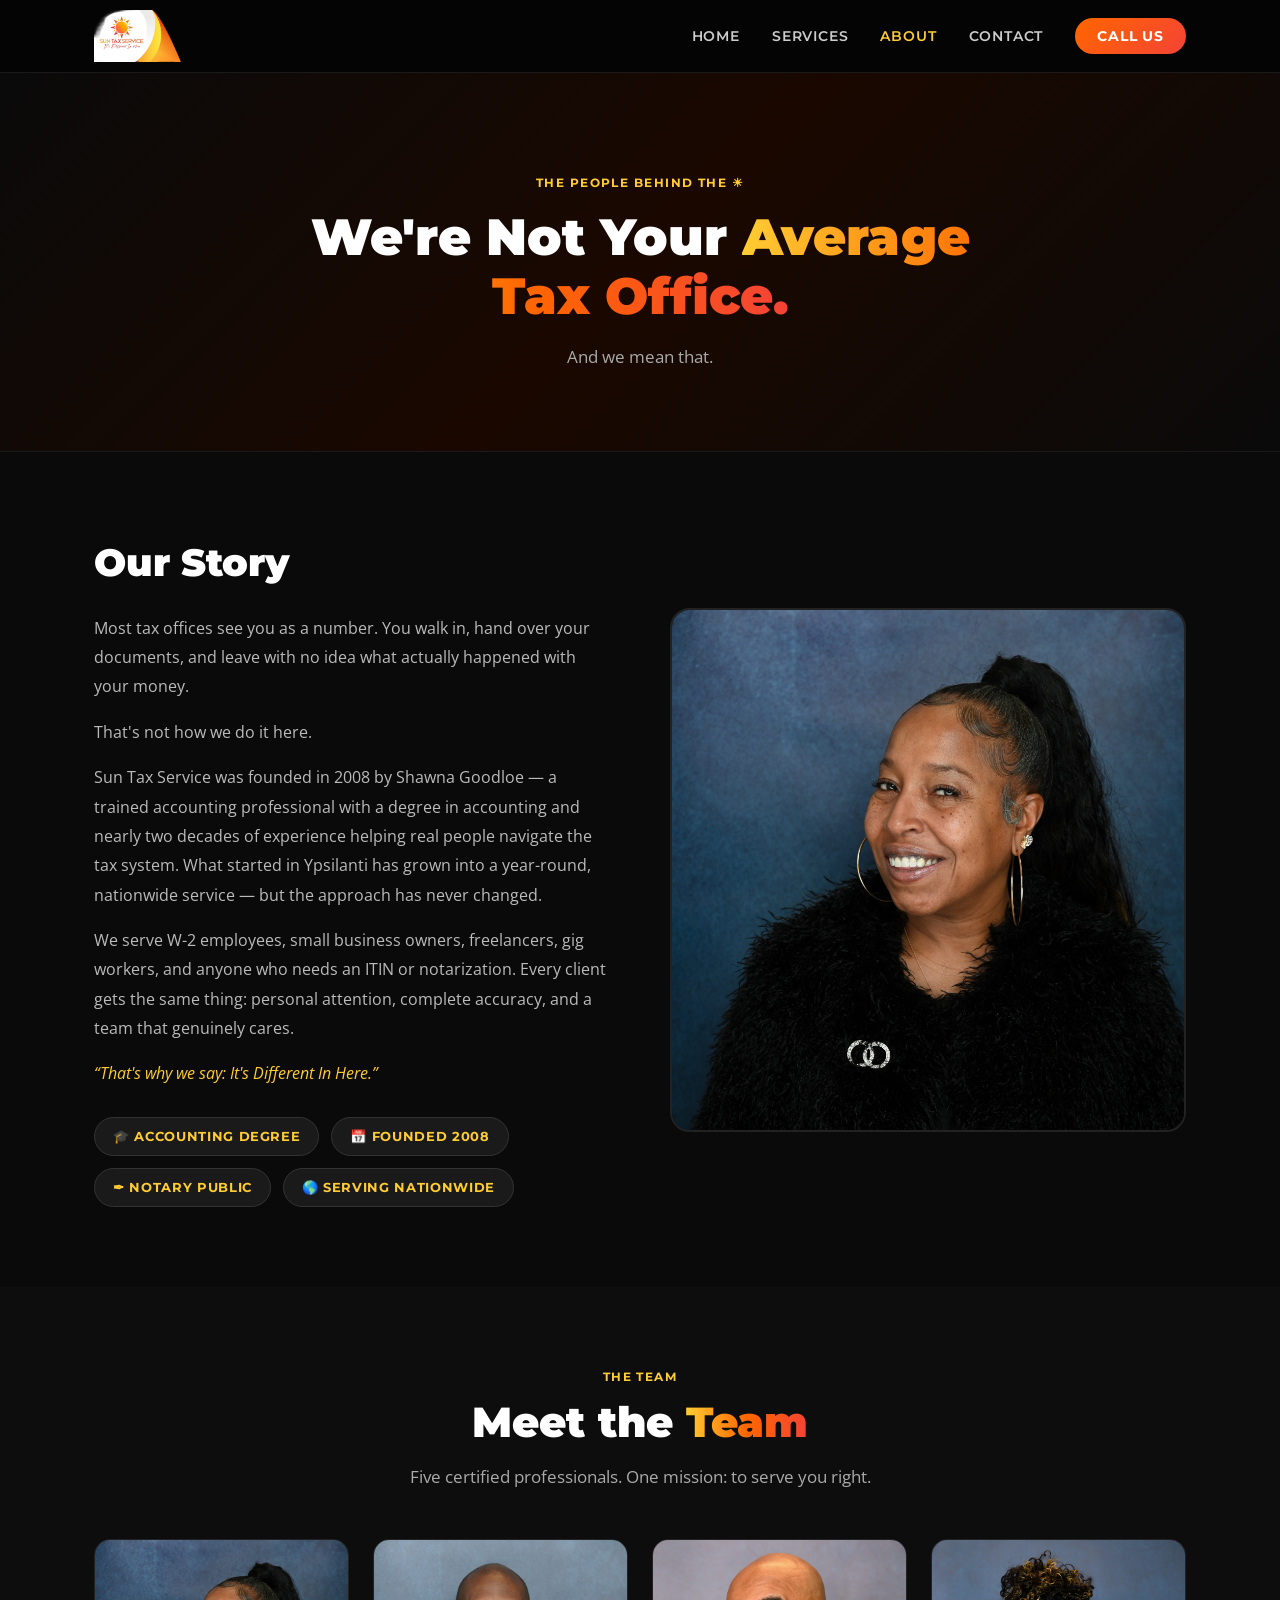
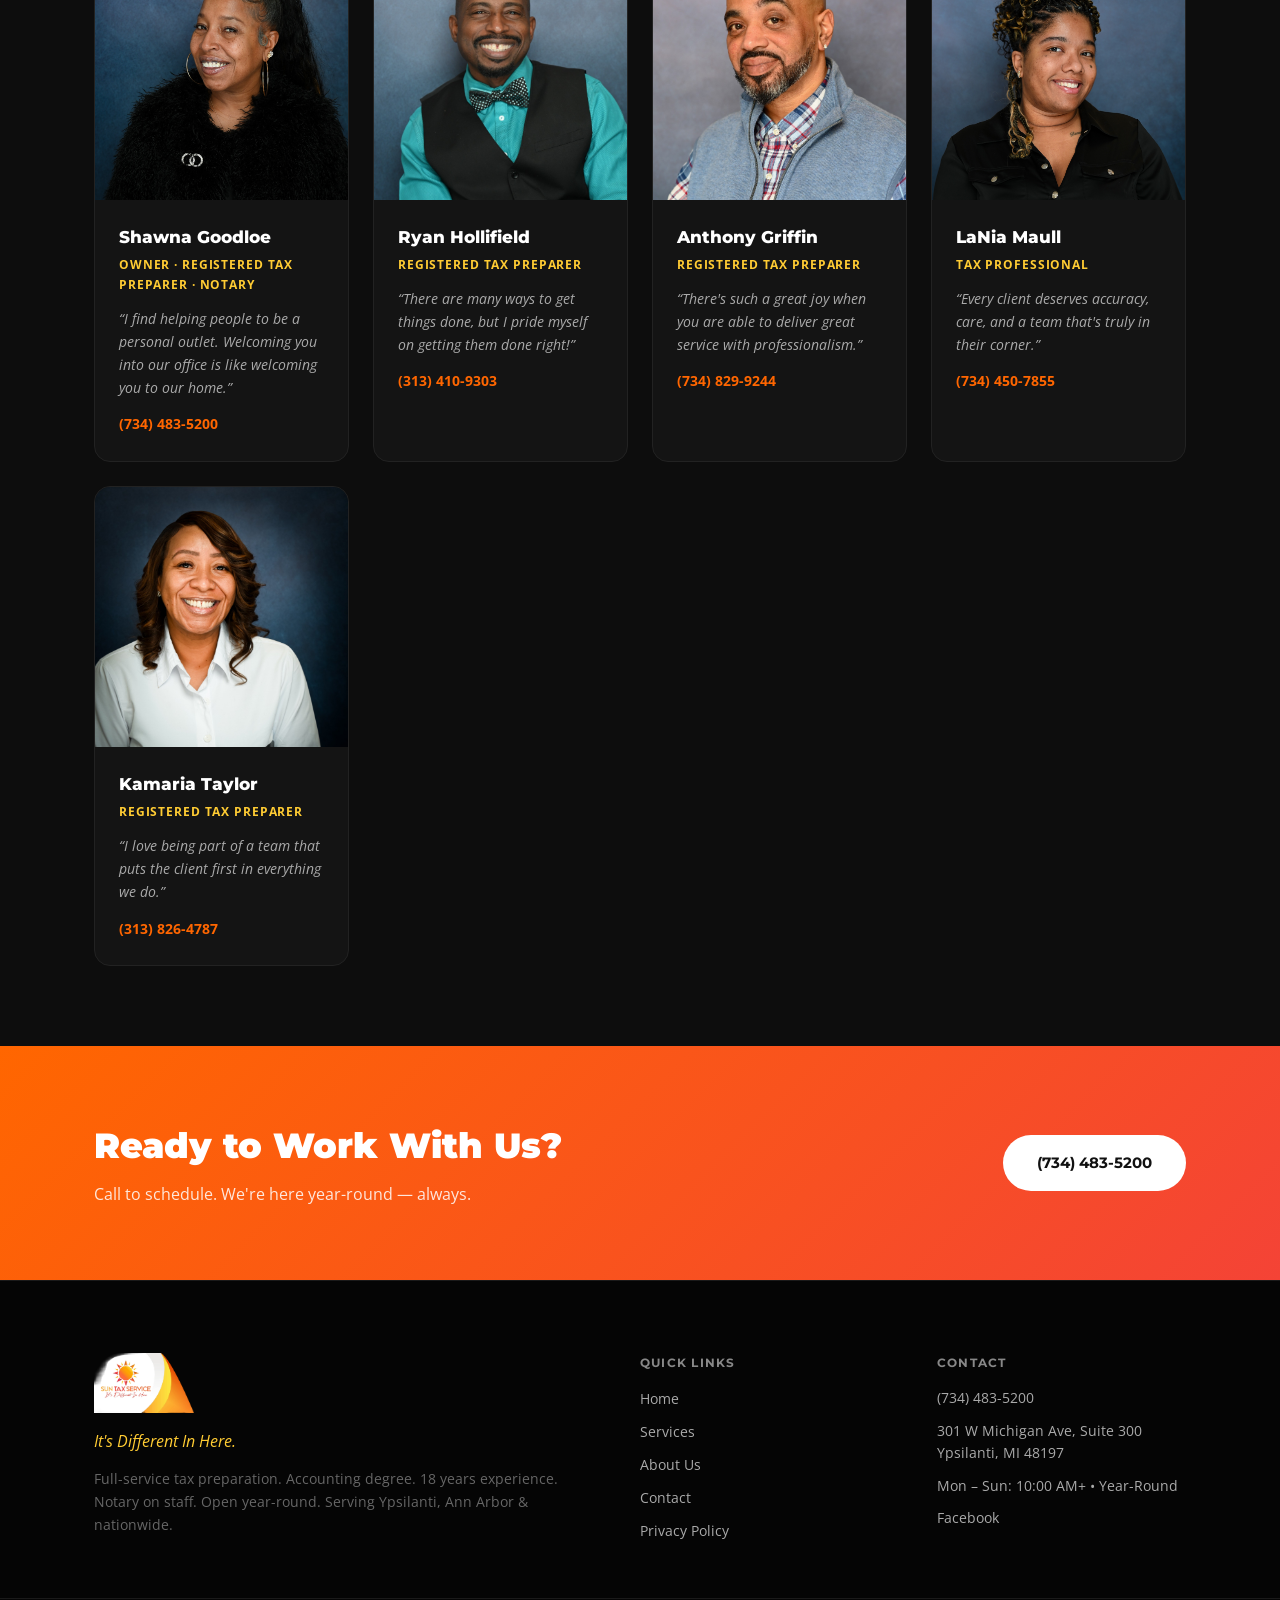
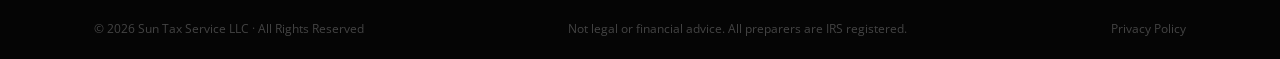
==== commit 338610d0: "Update about.html" ====
--- a/about.html
+++ b/about.html
@@ -93,7 +93,7 @@
         </div>
 
         <div class="tc">
-          <img src="images/ryan.jpg" alt="Ryan Hollifield" class="tc-photo" onerror="this.style.display='none';this.nextElementSibling.style.display='flex';" />
+          <img src="Images/ryan.jpg" alt="Ryan Hollifield" class="tc-photo" onerror="this.style.display='none';this.nextElementSibling.style.display='flex';" />
           <div class="tc-placeholder" style="display:none;">&#128100;</div>
           <div class="tc-body"><div class="tc-name">Ryan Hollifield</div><div class="tc-title">Registered Tax Preparer</div><p class="tc-quote">&ldquo;There are many ways to get things done, but I pride myself on getting them done right!&rdquo;</p><a href="tel:3134109303" class="tc-phone">(313) 410-9303</a></div>
         </div>
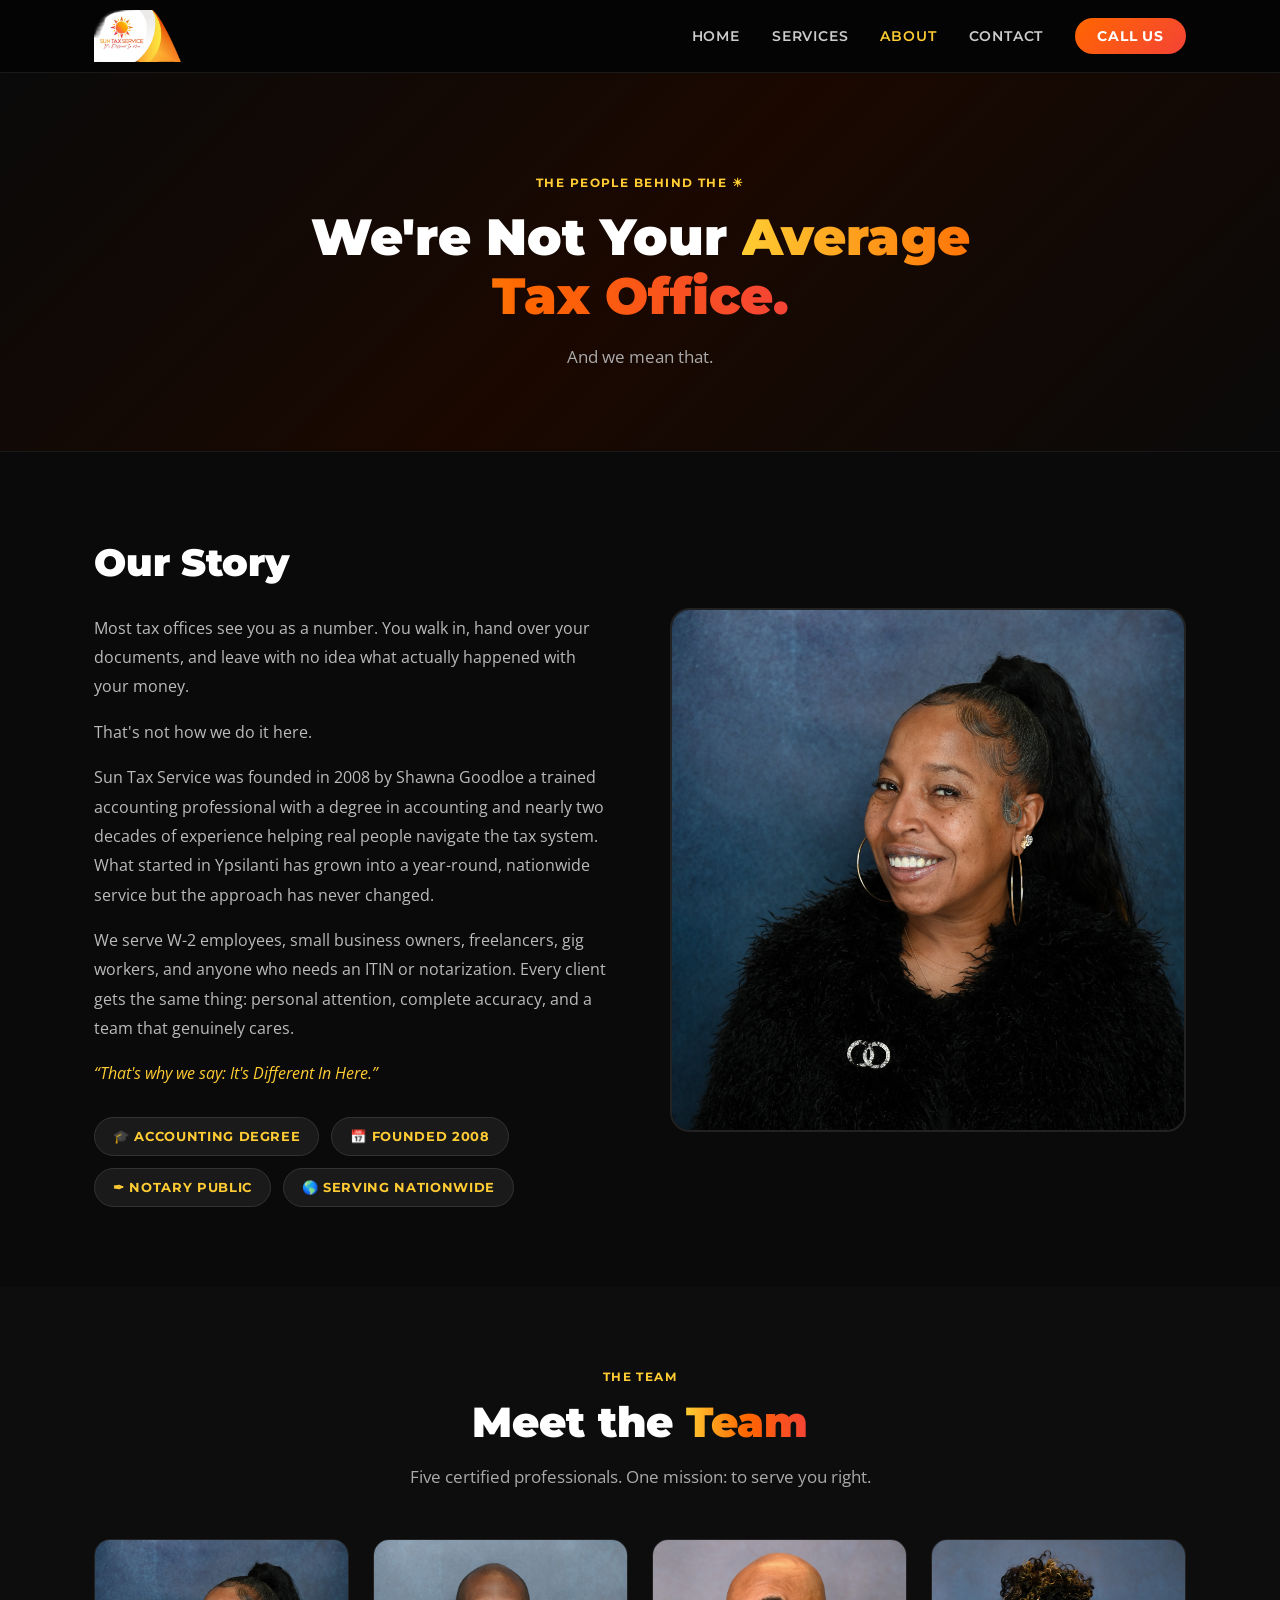
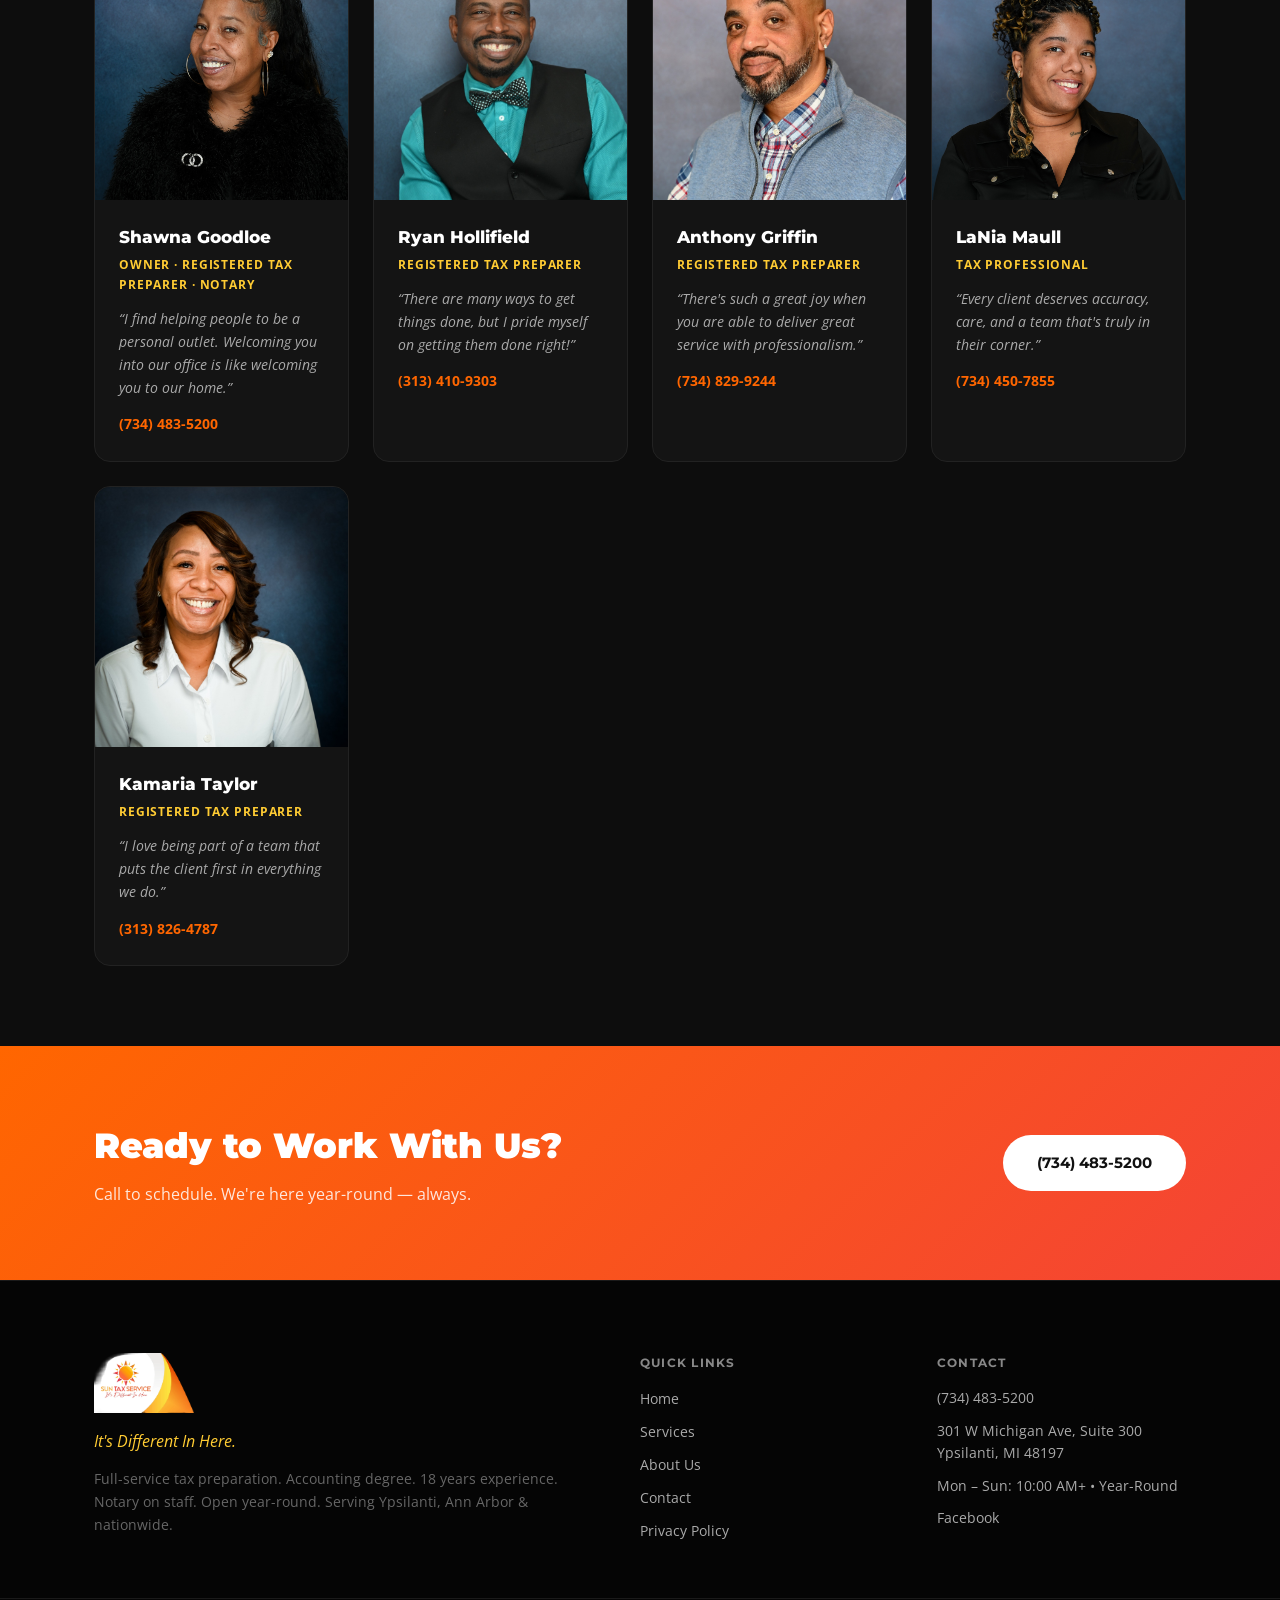
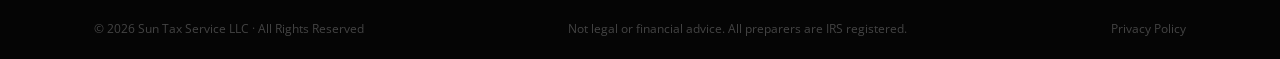
==== commit 5fe20fa8: "Fix HTML encoding issues in about.html" ====
--- a/about.html
+++ b/about.html
@@ -63,7 +63,7 @@
         <h2>Our Story</h2>
         <p>Most tax offices see you as a number. You walk in, hand over your documents, and leave with no idea what actually happened with your money.</p>
         <p>That's not how we do it here.</p>
-        <p>Sun Tax Service was founded in 2008 by Shawna Goodloe — a trained accounting professional with a degree in accounting and nearly two decades of experience helping real people navigate the tax system. What started in Ypsilanti has grown into a year-round, nationwide service — but the approach has never changed.</p>
+        <p>Sun Tax Service was founded in 2008 by Shawna Goodloe a trained accounting professional with a degree in accounting and nearly two decades of experience helping real people navigate the tax system. What started in Ypsilanti has grown into a year-round, nationwide service but the approach has never changed.</p>
         <p>We serve W-2 employees, small business owners, freelancers, gig workers, and anyone who needs an ITIN or notarization. Every client gets the same thing: personal attention, complete accuracy, and a team that genuinely cares.</p>
         <p><em>&ldquo;That's why we say: It's Different In Here.&rdquo;</em></p>
         <div class="creds-list">
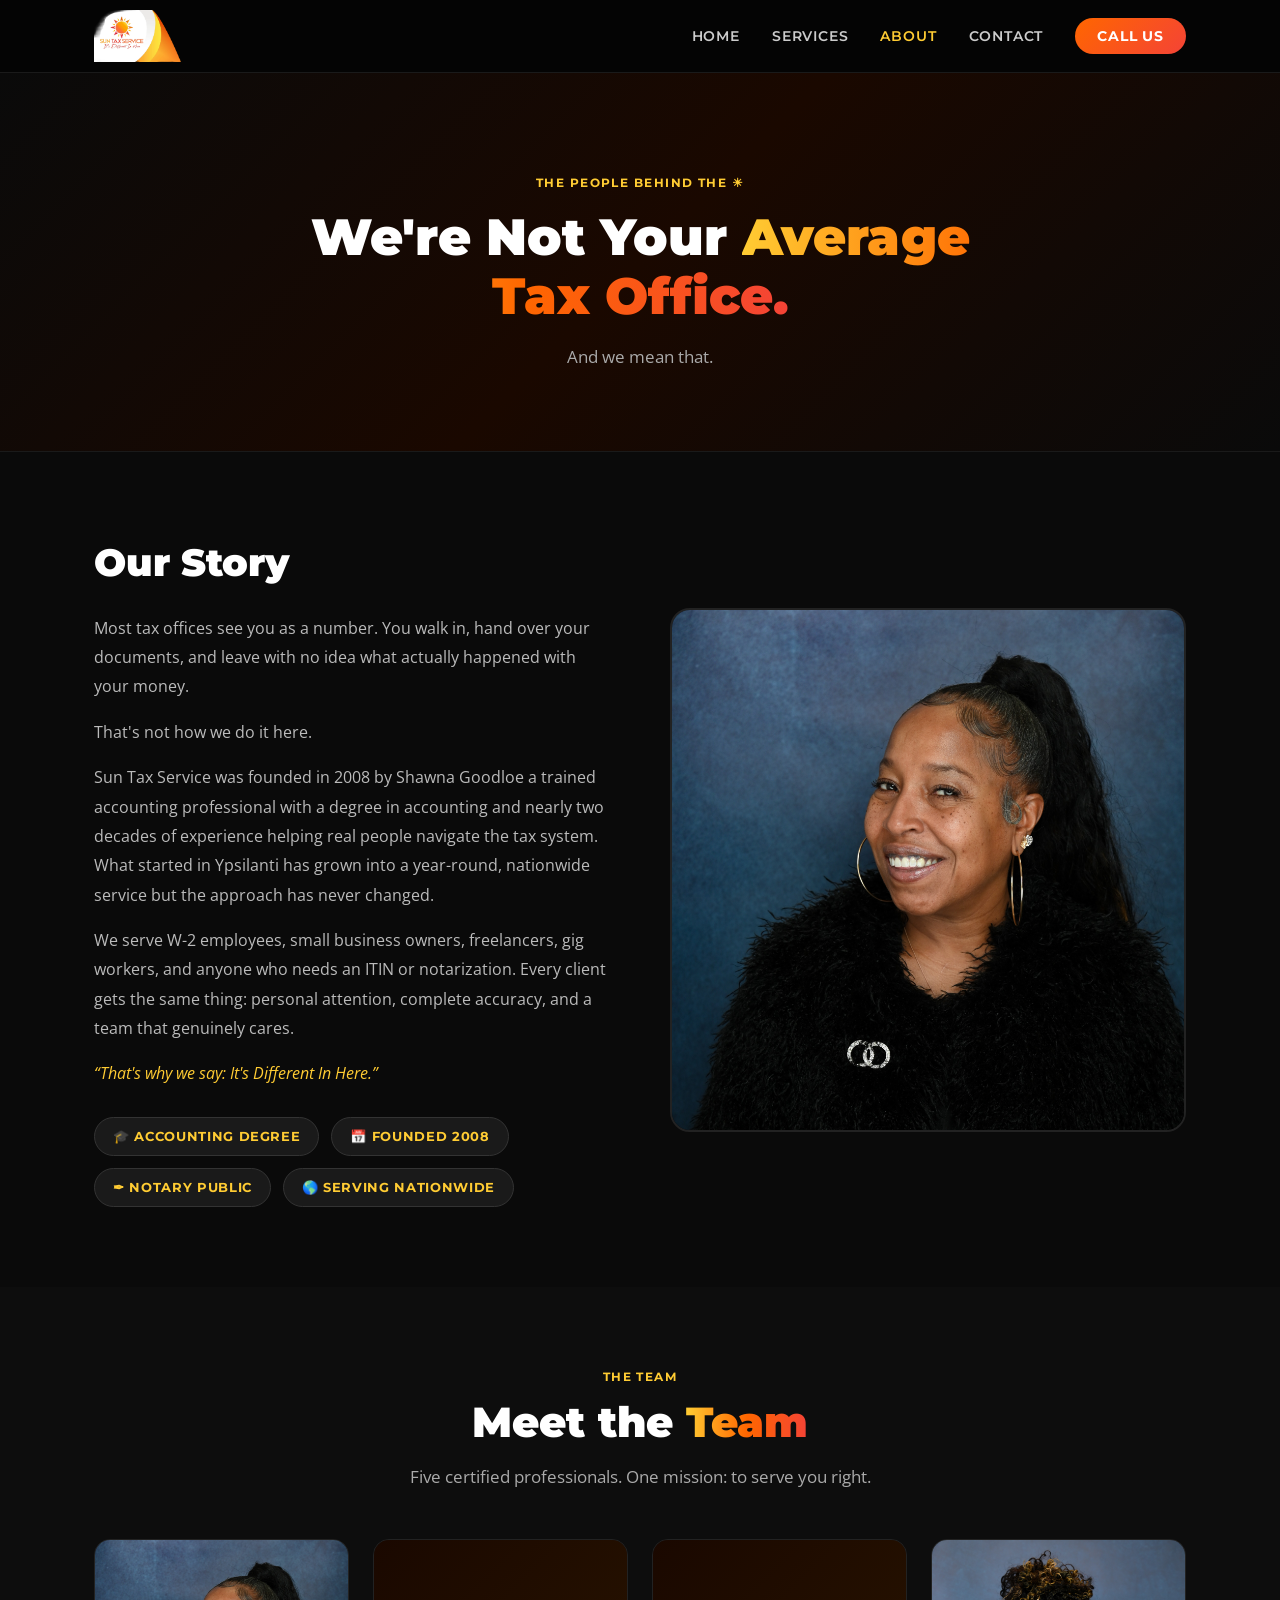
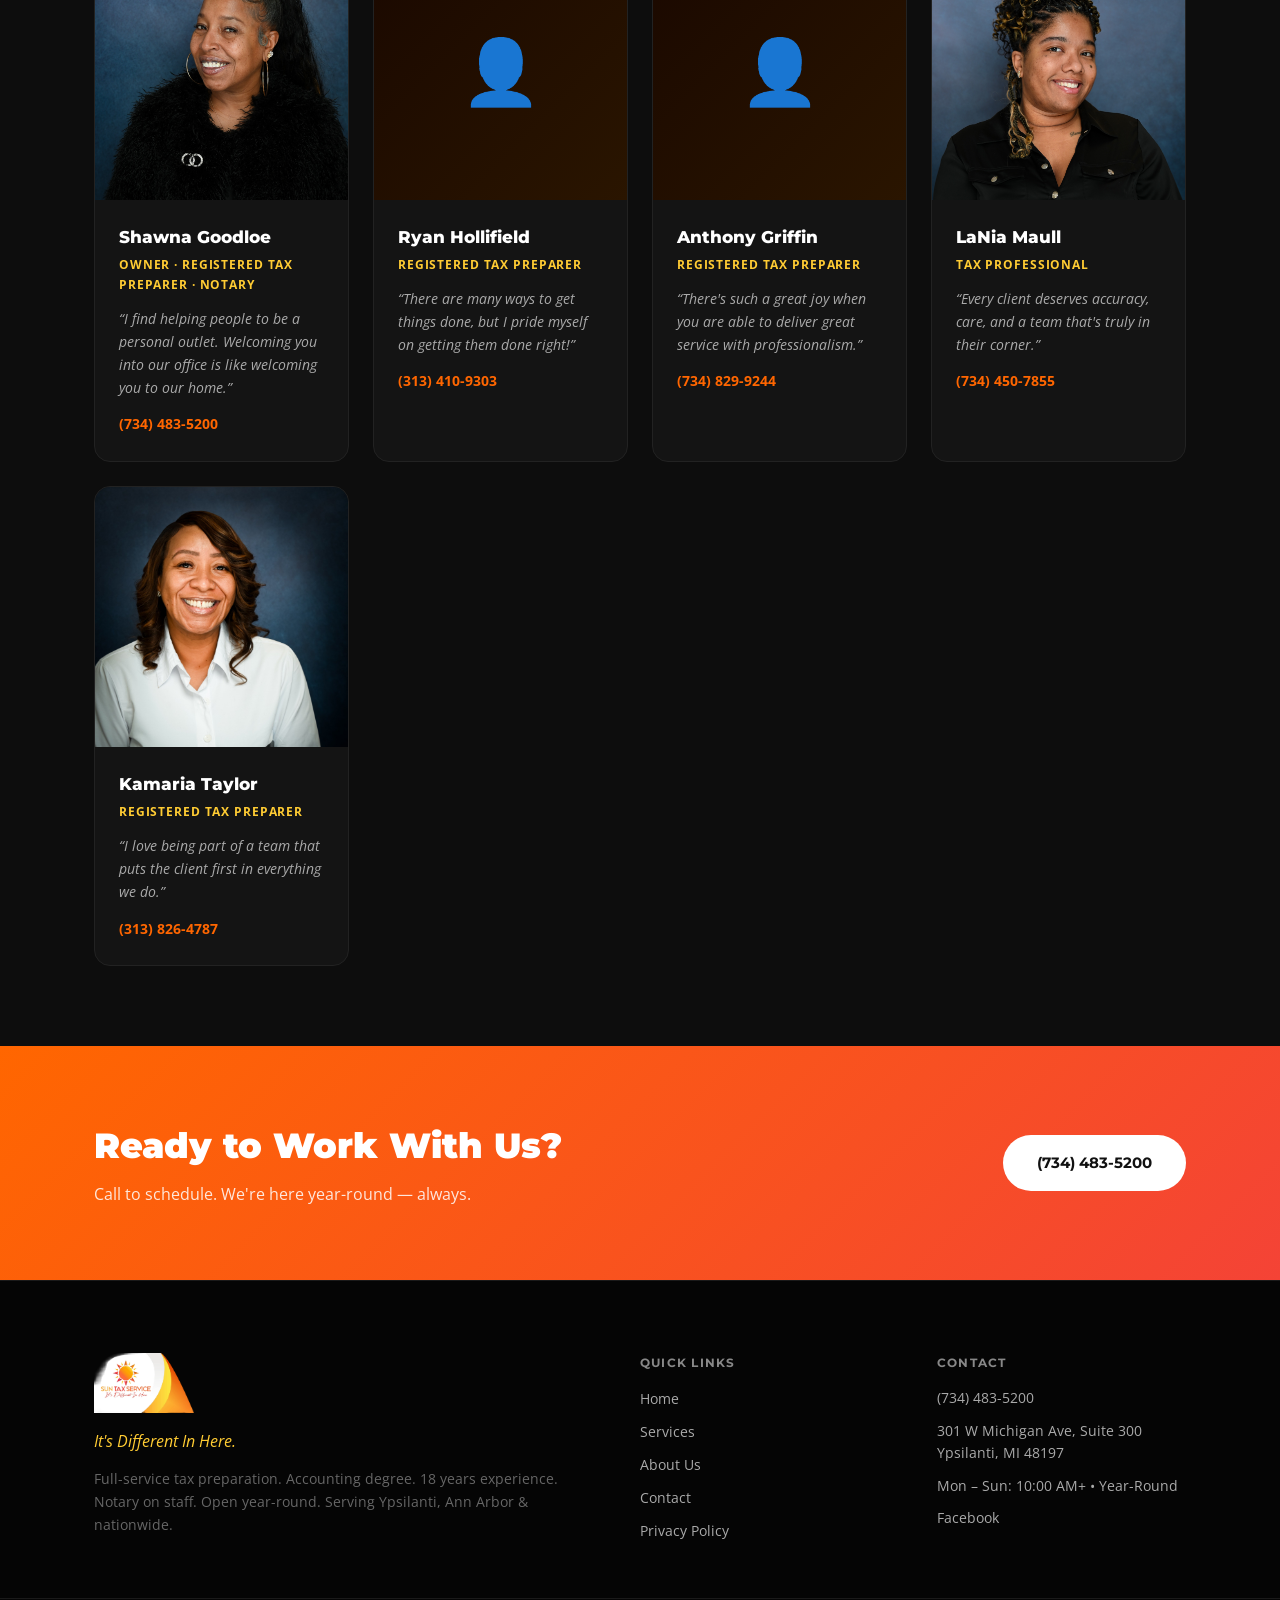
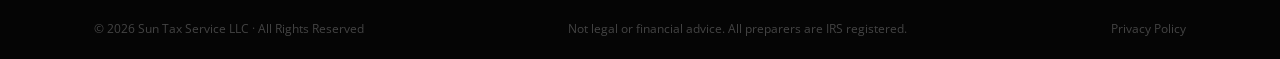
==== commit c1b4553c: "Update about.html" ====
--- a/about.html
+++ b/about.html
@@ -93,13 +93,13 @@
         </div>
 
         <div class="tc">
-          <img src="Images/ryan.jpg" alt="Ryan Hollifield" class="tc-photo" onerror="this.style.display='none';this.nextElementSibling.style.display='flex';" />
+          <img src="src="Images/anthony.jpg"" alt="Ryan Hollifield" class="tc-photo" onerror="this.style.display='none';this.nextElementSibling.style.display='flex';" />
           <div class="tc-placeholder" style="display:none;">&#128100;</div>
           <div class="tc-body"><div class="tc-name">Ryan Hollifield</div><div class="tc-title">Registered Tax Preparer</div><p class="tc-quote">&ldquo;There are many ways to get things done, but I pride myself on getting them done right!&rdquo;</p><a href="tel:3134109303" class="tc-phone">(313) 410-9303</a></div>
         </div>
 
         <div class="tc">
-          <img src="Images/anthony.jpg" alt="Anthony Griffin" class="tc-photo" onerror="this.style.display='none';this.nextElementSibling.style.display='flex';" />
+          <img src="src="Images/ryan.jpg"" alt="Anthony Griffin" class="tc-photo" onerror="this.style.display='none';this.nextElementSibling.style.display='flex';" />
           <div class="tc-placeholder" style="display:none;">&#128100;</div>
           <div class="tc-body"><div class="tc-name">Anthony Griffin</div><div class="tc-title">Registered Tax Preparer</div><p class="tc-quote">&ldquo;There's such a great joy when you are able to deliver great service with professionalism.&rdquo;</p><a href="tel:7348299244" class="tc-phone">(734) 829-9244</a></div>
         </div>
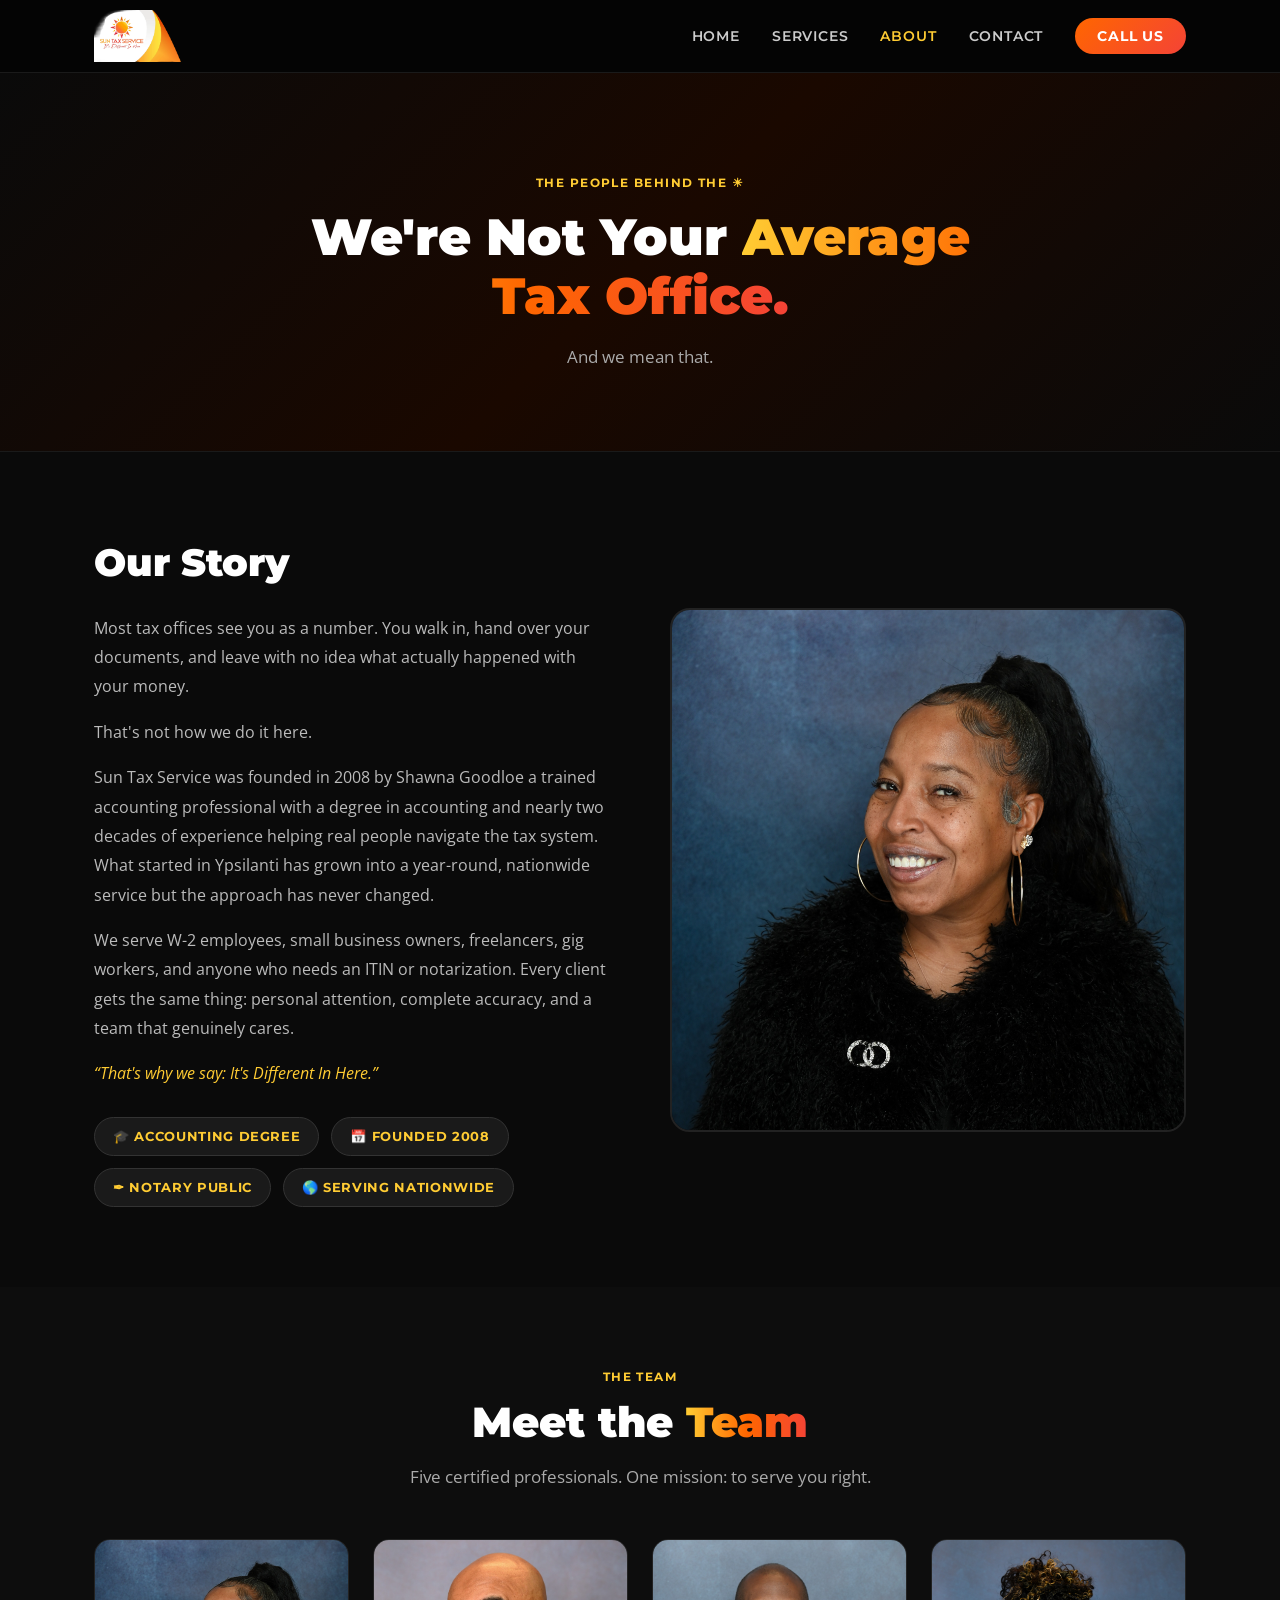
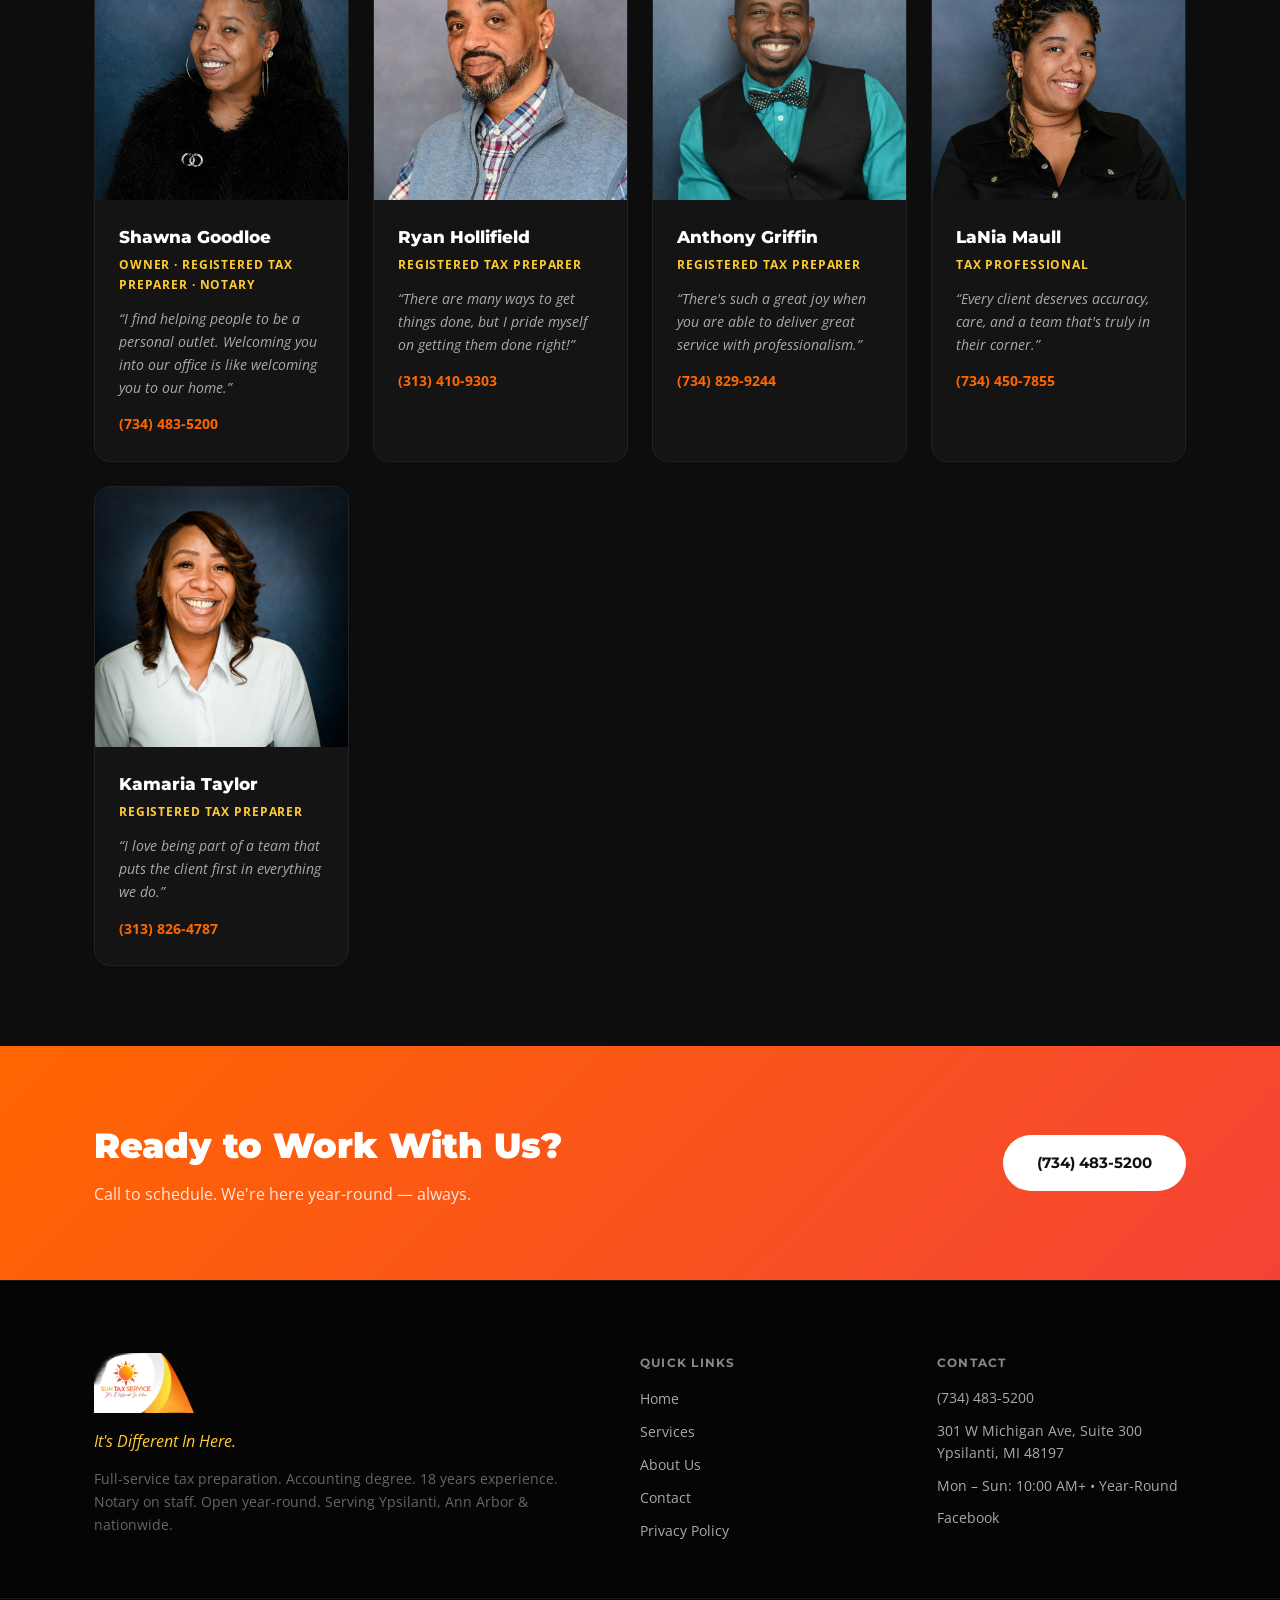
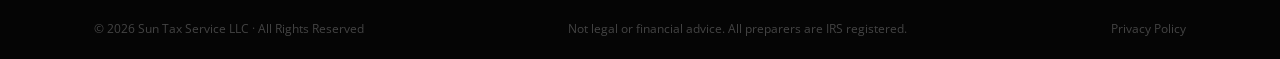
==== commit ad5368d2: "Update about.html" ====
--- a/about.html
+++ b/about.html
@@ -86,34 +86,64 @@
       <p class="section-sub" style="color:#aaa;">Five certified professionals. One mission: to serve you right.</p>
       <div class="team-grid">
 
+        <!-- Shawna -->
         <div class="tc">
           <img src="Images/shawna.jpg" alt="Shawna Goodloe" class="tc-photo" onerror="this.style.display='none';this.nextElementSibling.style.display='flex';" />
           <div class="tc-placeholder" style="display:none;">&#128100;</div>
-          <div class="tc-body"><div class="tc-name">Shawna Goodloe</div><div class="tc-title">Owner &middot; Registered Tax Preparer &middot; Notary</div><p class="tc-quote">&ldquo;I find helping people to be a personal outlet. Welcoming you into our office is like welcoming you to our home.&rdquo;</p><a href="tel:7344835200" class="tc-phone">(734) 483-5200</a></div>
+          <div class="tc-body">
+            <div class="tc-name">Shawna Goodloe</div>
+            <div class="tc-title">Owner &middot; Registered Tax Preparer &middot; Notary</div>
+            <p class="tc-quote">&ldquo;I find helping people to be a personal outlet. Welcoming you into our office is like welcoming you to our home.&rdquo;</p>
+            <a href="tel:7344835200" class="tc-phone">(734) 483-5200</a>
+          </div>
         </div>
 
+        <!-- Ryan — uses anthony.jpg file (blue vest = Ryan's actual photo) -->
         <div class="tc">
-          <img src="src="Images/anthony.jpg"" alt="Ryan Hollifield" class="tc-photo" onerror="this.style.display='none';this.nextElementSibling.style.display='flex';" />
+          <img src="Images/anthony.jpg" alt="Ryan Hollifield" class="tc-photo" onerror="this.style.display='none';this.nextElementSibling.style.display='flex';" />
           <div class="tc-placeholder" style="display:none;">&#128100;</div>
-          <div class="tc-body"><div class="tc-name">Ryan Hollifield</div><div class="tc-title">Registered Tax Preparer</div><p class="tc-quote">&ldquo;There are many ways to get things done, but I pride myself on getting them done right!&rdquo;</p><a href="tel:3134109303" class="tc-phone">(313) 410-9303</a></div>
+          <div class="tc-body">
+            <div class="tc-name">Ryan Hollifield</div>
+            <div class="tc-title">Registered Tax Preparer</div>
+            <p class="tc-quote">&ldquo;There are many ways to get things done, but I pride myself on getting them done right!&rdquo;</p>
+            <a href="tel:3134109303" class="tc-phone">(313) 410-9303</a>
+          </div>
         </div>
 
+        <!-- Anthony — uses ryan.jpg file (bow tie = Anthony's actual photo) -->
         <div class="tc">
-          <img src="src="Images/ryan.jpg"" alt="Anthony Griffin" class="tc-photo" onerror="this.style.display='none';this.nextElementSibling.style.display='flex';" />
+          <img src="Images/ryan.jpg" alt="Anthony Griffin" class="tc-photo" onerror="this.style.display='none';this.nextElementSibling.style.display='flex';" />
           <div class="tc-placeholder" style="display:none;">&#128100;</div>
-          <div class="tc-body"><div class="tc-name">Anthony Griffin</div><div class="tc-title">Registered Tax Preparer</div><p class="tc-quote">&ldquo;There's such a great joy when you are able to deliver great service with professionalism.&rdquo;</p><a href="tel:7348299244" class="tc-phone">(734) 829-9244</a></div>
+          <div class="tc-body">
+            <div class="tc-name">Anthony Griffin</div>
+            <div class="tc-title">Registered Tax Preparer</div>
+            <p class="tc-quote">&ldquo;There's such a great joy when you are able to deliver great service with professionalism.&rdquo;</p>
+            <a href="tel:7348299244" class="tc-phone">(734) 829-9244</a>
+          </div>
         </div>
 
+        <!-- LaNia -->
         <div class="tc">
           <img src="Images/lania.jpg" alt="LaNia Maull" class="tc-photo" onerror="this.style.display='none';this.nextElementSibling.style.display='flex';" />
           <div class="tc-placeholder" style="display:none;">&#128100;</div>
-          <div class="tc-body"><div class="tc-name">LaNia Maull</div><div class="tc-title">Tax Professional</div><p class="tc-quote">&ldquo;Every client deserves accuracy, care, and a team that's truly in their corner.&rdquo;</p><a href="tel:7344507855" class="tc-phone">(734) 450-7855</a></div>
+          <div class="tc-body">
+            <div class="tc-name">LaNia Maull</div>
+            <div class="tc-title">Tax Professional</div>
+            <p class="tc-quote">&ldquo;Every client deserves accuracy, care, and a team that's truly in their corner.&rdquo;</p>
+            <a href="tel:7344507855" class="tc-phone">(734) 450-7855</a>
+          </div>
         </div>
 
+        <!-- Kamaria -->
         <div class="tc">
           <img src="Images/kamaria.jpg" alt="Kamaria Taylor" class="tc-photo" onerror="this.style.display='none';this.nextElementSibling.style.display='flex';" />
           <div class="tc-placeholder" style="display:none;">&#128100;</div>
-          <div class="tc-body"><div class="tc-name">Kamaria Taylor</div><div class="tc-title">Registered Tax Preparer</div><p class="tc-quote">&ldquo;I love being part of a team that puts the client first in everything we do.&rdquo;</p><a href="tel:3138264787" class="tc-phone">(313) 826-4787</a></div>
+          <div class="tc-body">
+            <div class="tc-name">Kamaria Taylor</div>
+            <div class="tc-title">Registered Tax Preparer</div>
+            <p class="tc-quote">&ldquo;I love being part of a team that puts the client first in everything we do.&rdquo;</p>
+            <a href="tel:3138264787" class="tc-phone">(313) 826-4787</a>
+          </div>
         </div>
 
       </div>
